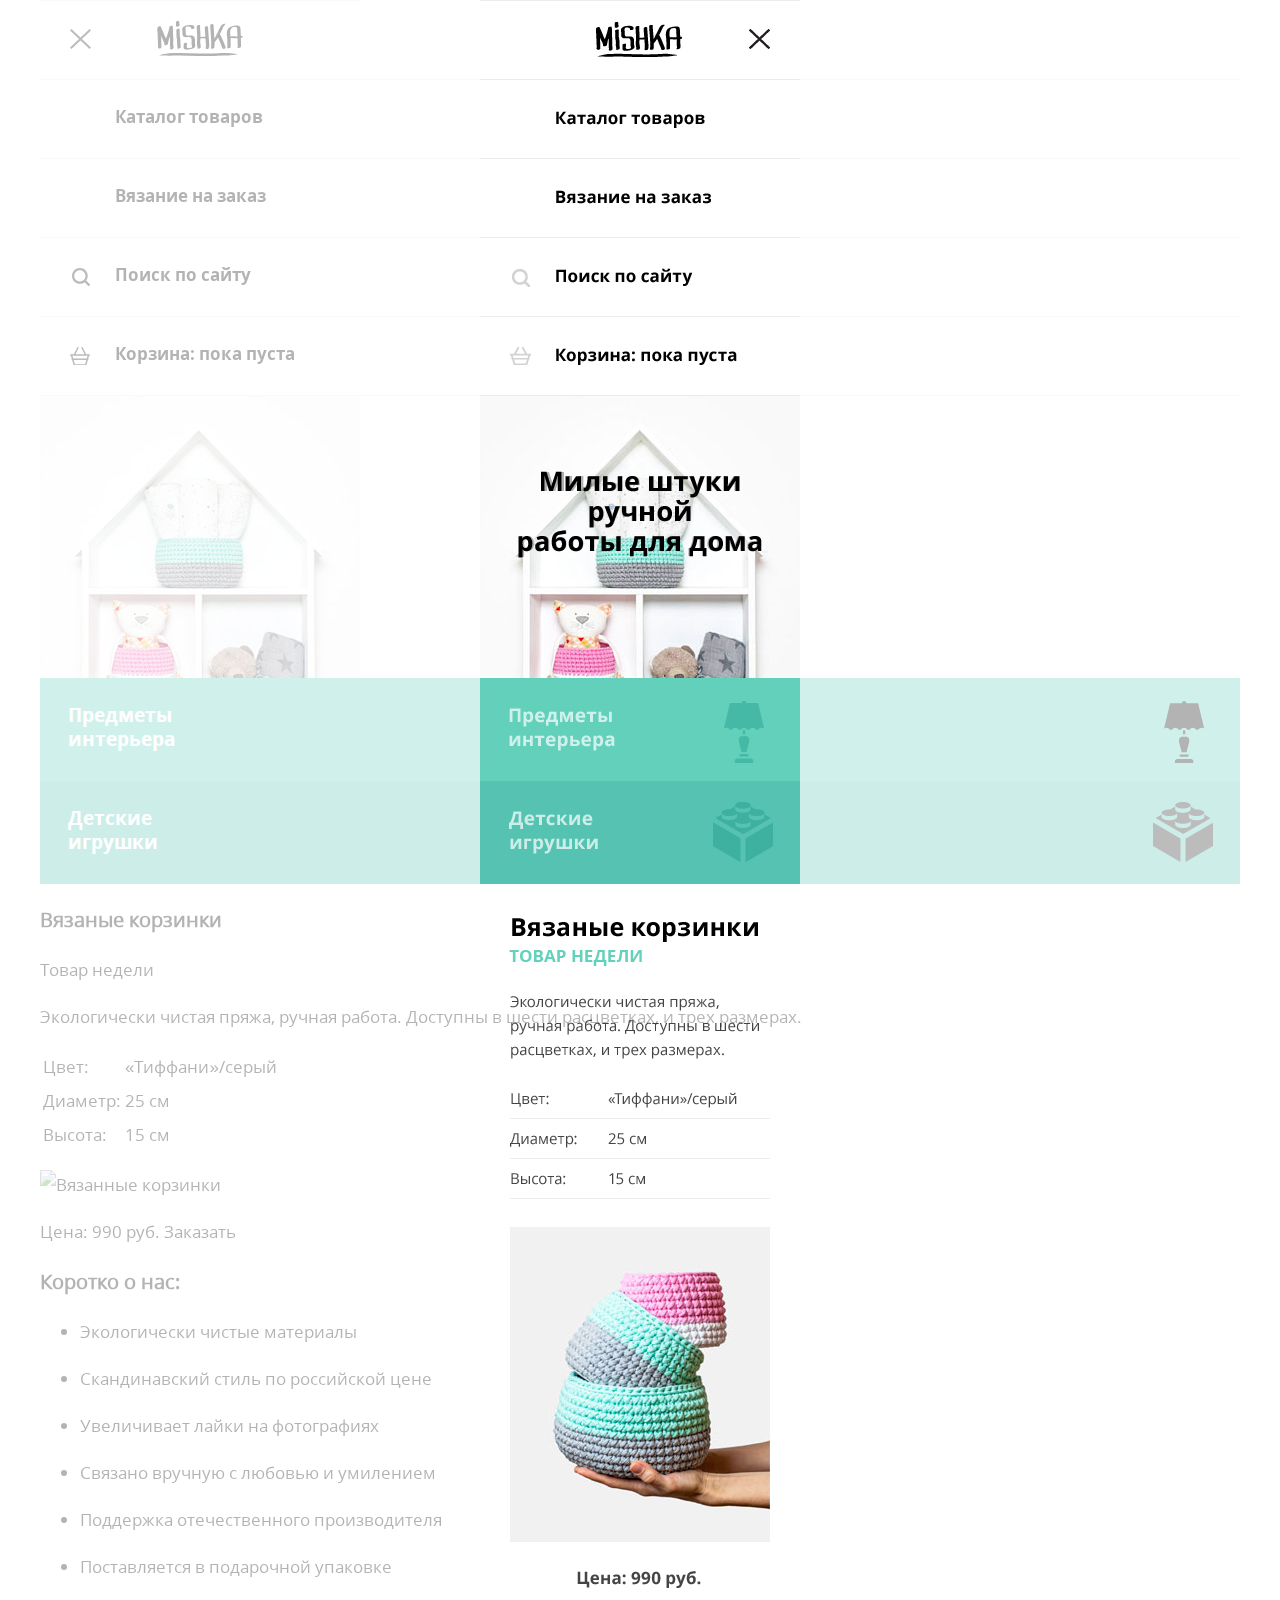
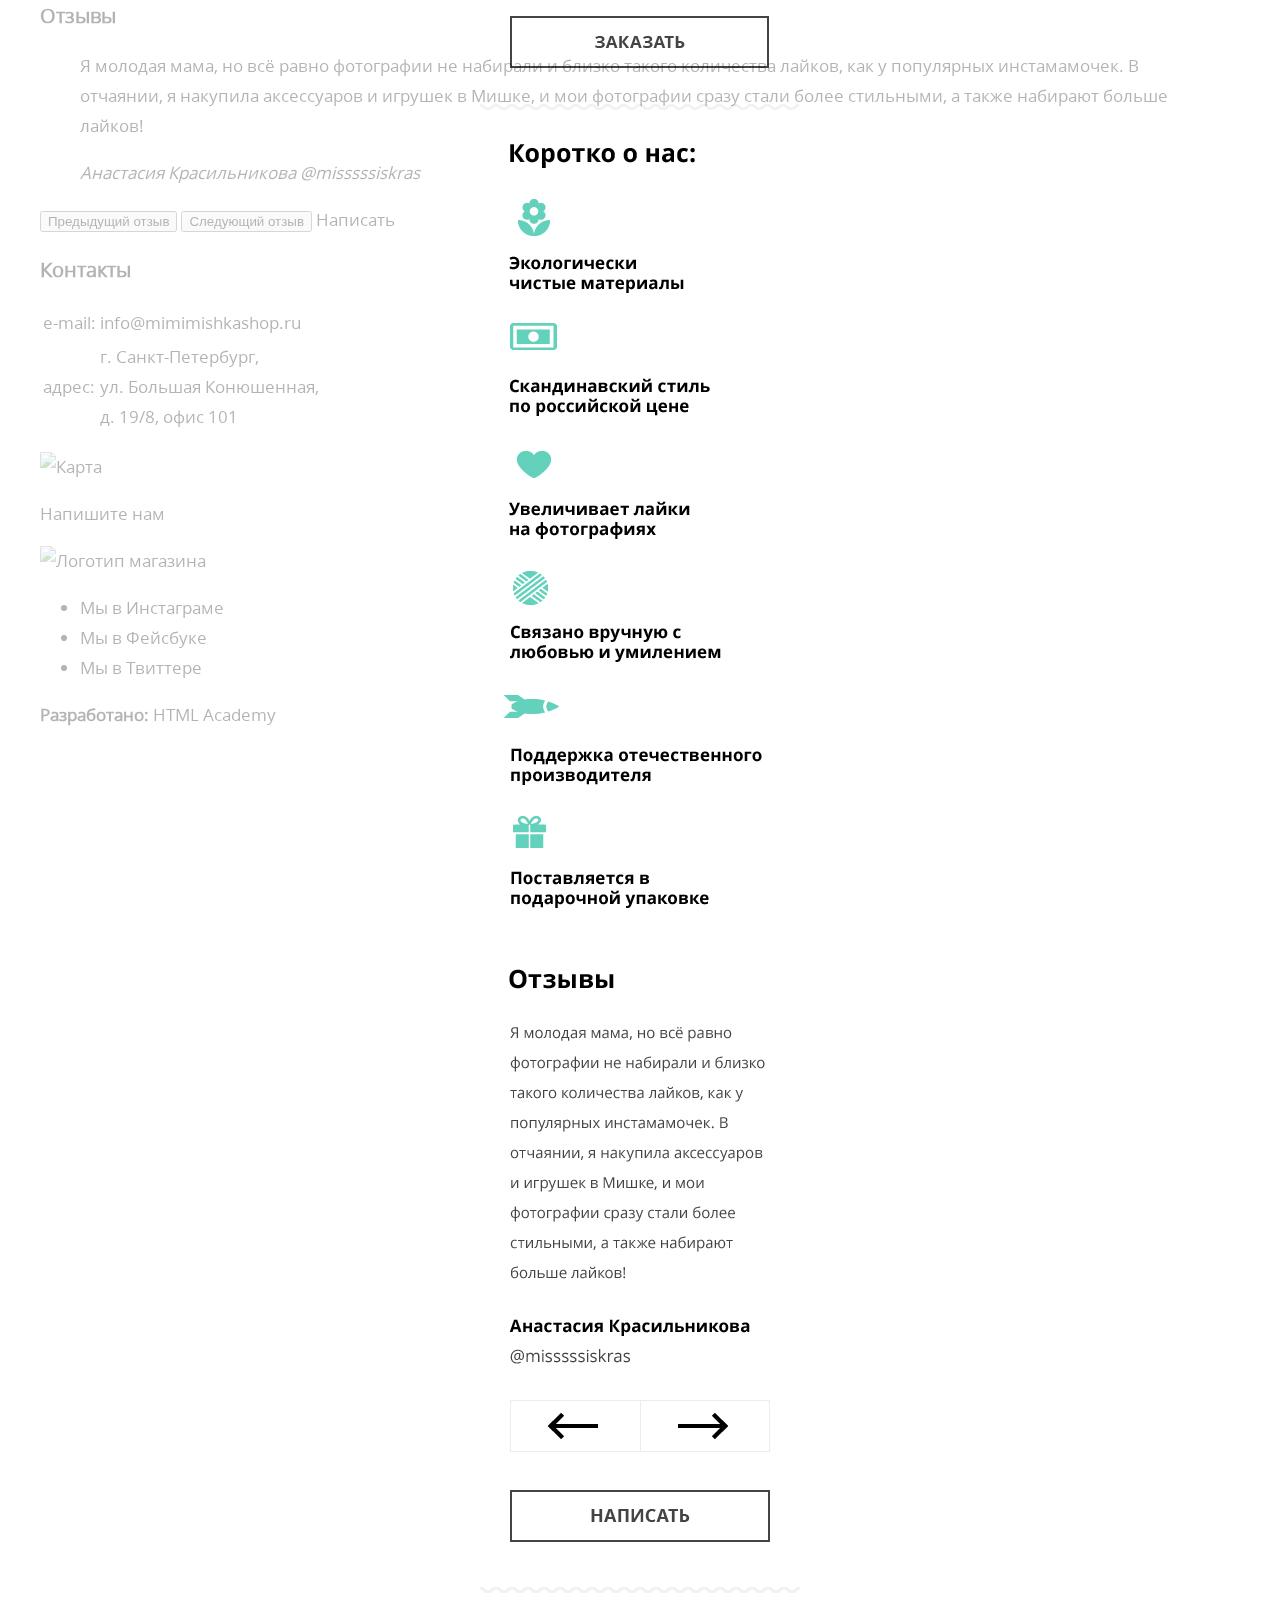
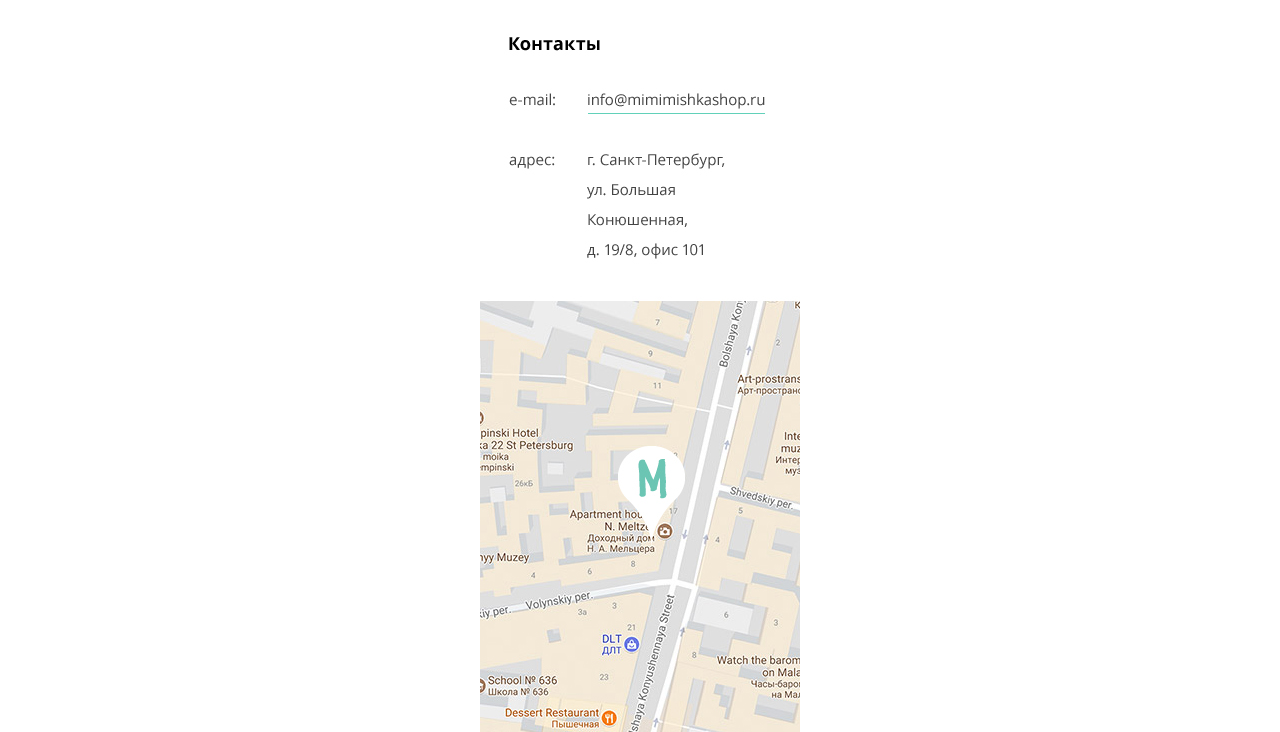
==== index.html @ 31f16761 "закончил стилизацию шапки для мобильной версии" ====
<!DOCTYPE html>
<html lang="ru">

  <head>
    <meta charset="UTF-8">
    <meta name="viewport" content="width=device-width, initial-scale=1.0">
    <meta http-equiv="X-UA-Compatible" content="ie=edge">
    <link rel="stylesheet" href="css/style.css">
    <title>Магазин вязаных игрушек «Мишка»</title>
  </head>
  <body>
    <div class="container">


      <header class="page-header">

        <a class="page-header__logo">
          <img src="./img/logo-mobile.svg"
            width="86" height="35"
            alt="Магазин вязаных игрушек «Мишка»">
        </a>

        <nav class="main-nav">

          <button class="main-nav__toggle" type="button">
            Открыть меню
          </button>

          <div class="main-nav__wrapper">
            <ul class="main-nav__list site-list">
              <li class="site-list__item">
                <a href="catalog.html">Каталог товаров</a>
              </li>
              <li class="site-list__item">
                <a href="form.html">Вязание на заказ</a>
              </li>
              <li class="site-list__item">
                <a class="site-list__item--search" href="#">Поиск по сайту</a>
              </li>
              <li class="site-list__item">
                <a class="site-list__item--basket" href="#">Корзина: <span class="basket-fill">
                    пока пуста</span></a>
              </li>
            </ul>
            <button class="main-nav__close-button" type="button">
              Закрыть</button>
          </div>
        </nav>

        <nav class="second-nav">

          <div class="second-nav__wrapper">
            <ul class="second-nav__list hits-list">
              <li class="hits-list__item">
                <a href="#">Новые поступления</a>
              </li>
              <li class="hits-list__item">
                <a href="#">Распродажа</a>
              </li>
            </ul>
            <p class="second-nav__note">Бесплатная доставка по России</p>
          </div>

          <h1 class="second-nav__title">
            Милые штуки <br> ручной <br> работы для дома</h1>
          <figure class="second-nav__picture">
            <a class="second-nav__img">
              <img src="img/hero-mobile@1x.jpg"
                width="575" height="373"
                alt="Фото работ">
            </a>
          </figure>

          <ul class="second-nav__types-list">
            <li class="second-nav__types-item second-nav__types-item--stuff">
              <a href="catalog.html">Предметы <br> интерьера</a>
            </li>
            <li class="second-nav__types-item second-nav__types-item--toy">
              <a href="catalog.html">Детские <br> игрушки</a>
            </li>
          </ul>
        </nav>
      </header>

      <main class="page-main">

        <h2 class="visually-hidden">
          Магазин вязаных игрушек «Мишка»
        </h2>

        <section class="features">
          <h3 class="features__title">Вязаные корзинки</h3>
          <div class="features__wrapper">
            <span class="features__hit-mark">Товар недели</span>
            <p class="features__text">Экологически чистая пряжа, ручная работа.
              Доступны в шести расцветках, и трех размерах.</p>
            <table class="features__list">
              <tr>
                <td class="features__parametr">
                  Цвет:
                </td>
                <td class="features__value">
                  «Тиффани»/серый
                </td>
              </tr>
              <tr>
                <td class="features__parametr">
                  Диаметр:
                </td>
                <td class="features__value">
                  25 см
                </td>
              </tr>
              <tr>
                <td class="features__parametr">
                  Высота:
                </td>
                <td class="features__value">
                  15 см
                </td>
              </tr>
            </table>
            <p class="features__picture">
              <img src="http://placehold.it/150x100" alt="Вязанные корзинки"
                width="260" height="315">
            </p>
            <span class="features__price">Цена: 990 руб.</span>
            <a href="#" class="features__button button">Заказать</a>
          </div>
        </section>

        <section class="about">
          <h3 class="about__title">Коротко о нас:</h3>
          <ul class="about__list">
            <li class="about__list-item">
              <span class="about__picture about__picture--flower"></span>
              <p class="about__text">Экологически
                чистые материалы</p>
            </li>
            <li class="about__list-item">
              <span class="about__picture about__picture--money"></span>
              <p class="about__text">Скандинавский стиль
                по российской цене</p>
            </li>
            <li class="about__list-item">
              <span class="about__picture about__picture--heart"></span>
              <p class="about__text">Увеличивает лайки
                на фотографиях</p>
            </li>
            <li class="about__list-item">
              <span class="about__picture about__picture--tread"></span>
              <p class="about__text">Связано вручную с
                любовью и умилением</p>
            </li>
            <li class="about__list-item">
              <span class="about__picture about__picture--rocket"></span>
              <p class="about__text">Поддержка отечественного производителя</p>
            </li>
            <li class="about__list-item">
              <span class="about__picture about__picture--gift"></span>
              <p class="about__text">Поставляется в
                подарочной упаковке</p>
            </li>
          </ul>
        </section>

        <section class="reviews">
          <h3 class="reviews__title">Отзывы</h3>
          <div class="reviews__list">
            <blockquote class="reviews__item">
              <p class="reviews__text">Я молодая мама, но всё равно фотографии
                не
                набирали и близко такого количества лайков, как у популярных
                инстамамочек. В отчаянии, я накупила аксессуаров и игрушек в
                Мишке,
                и мои фотографии сразу стали более стильными, а также набирают
                больше лайков!</p>
              <cite class="reviews__autor-name">
                Анастасия Красильникова
                <span class="reviews__autor-adress">@misssssiskras</span>
              </cite>
            </blockquote>
          </div>
          <button class="reviews__button reviews__button--prev" type="button">Предыдущий
            отзыв</button>
          <button class="reviews__button reviews__button--next" type="button">Следующий
            отзыв</button>
          <a href="#" class="reviews__write button">Написать</a>
        </section>

        <section class="contacts">
          <h3 class="contacts__title">Контакты</h3>
          <table class="contacts__table">
            <tr>
              <td class="contacts__param">
                e-mail:
              </td>
              <td class="contacts__value">
                <a href="mailto:info@mimimishkashop.ru" class="contacts__mail">
                  info@mimimishkashop.ru</a>
              </td>
            </tr>
            <tr>
              <td class="contacts__param">адрес:</td>
              <td class="contacts__value">г. Санкт-Петербург,<br>
                ул. Большая Конюшенная, <br>
                д. 19/8, офис 101</td>
            </tr>
          </table>

          <!-- <div class="contacts__map-wrapper">
                                        <iframe
                                        src="https://www.google.com/maps/embed?pb=!1m18!1m12!1m3!1d1998.6037872533277!2d30.320858716096975!3d59.93871648187614!2m3!1f0!2f0!3f0!3m2!1i1024!2i768!4f13.1!3m3!1m2!1s0x4696310fca145cc1%3A0x42b32648d8238007!2z0JHQvtC70YzRiNCw0Y8g0JrQvtC90Y7RiNC10L3QvdCw0Y8g0YPQuy4sIDE5LzgsINCh0LDQvdC60YIt0J_QtdGC0LXRgNCx0YPRgNCzLCAxOTExODY!5e0!3m2!1sru!2sru!4v1554286769978!5m2!1sru!2sru"
                                        frameborder="0" style="border:0" allowfullscreen></iframe>
                                      </div> -->
          <p class="contacts__picture">
            <img src="http://placehold.it/150x100" alt="Карта" width="322"
              height="457">
          </p>
          <a href="#" class="contacts__write button">Напишите нам</a>
        </section>
      </main>

      <footer class="page-footer">

        <div class="page-footer__logo">
          <p class="page-footer__logo-picture">
            <a href="#">
              <img src="http://placehold.it/150x100" alt="Логотип магазина"
                width="102" height="34">
            </a>
          </p>
        </div>

        <div class="page-footer__socials social">
          <ul class="social__list">
            <li class="social_item">
              <a class="social__link social__link--instagram"
                href="https://www.instagram.com/">
                Мы в Инстаграме</a>
            </li>
            <li class="social_item">
              <a class="social__link social__link--facebook"
                href="https://www.facebook.com/">
                Мы в Фейсбуке</a>
            </li>
            <li class="social_item">
              <a class="social__link social__link--twitter"
                href="https://twitter.com/">
                Мы в Твиттере</a>
            </li>
          </ul>
        </div>

        <div class="page-footer__copyright copyright">
          <b class="copyright__text">Разработано:</b>
          <a href="https://htmlacademy.ru/">HTML Academy</a>
        </div>

      </footer>

    </div>
  </body>
</html>
---- css/style.css ----
@font-face {
  font-family: "Open Sans Regular";
  src: local("Open Sans Regular"), url("/fonts/opensans.woff2") format("woff2"), url("/fonts/opensans.woff") format("woff");
  font-weight: normal;
  font-style: normal; }

@font-face {
  font-family: "Open Sans Bold";
  src: local("Open Sans Bold"), url("/fonts/opensansbold.woff2") format("woff2"), url("/fonts/opensansbold.woff") format("woff");
  font-weight: normal;
  font-style: normal; }

body {
  min-width: 320px;
  min-height: 3932px;
  margin: 0 auto;
  font-family: "Open Sans Regular", "Arial", sans-serif;
  font-size: 17px;
  line-height: 30px;
  color: #000000;
  background-repeat: no-repeat;
  background-position: 50% 0;
  background-image: url("/img/mishka-index-mobile_menu.jpg"); }

a {
  text-decoration: inherit;
  color: inherit; }

.container {
  width: 320px;
  margin: 0 auto;
  opacity: 0.3; }

@media (min-width: 768px) {
  .container {
    width: 768px; } }

@media (min-width: 1200px) {
  .container {
    width: 1200px; } }

.visually-hidden:not(:focus):not(:active),
input[type="checkbox"].visually-hidden,
input[type="radio"].visually-hidden {
  position: absolute;
  width: 1px;
  height: 1px;
  margin: -1px;
  padding: 0;
  border: 0;
  white-space: nowrap;
  -webkit-clip-path: inset(100%);
          clip-path: inset(100%);
  clip: rect(0 0 0 0);
  overflow: hidden; }

.page-header {
  position: relative; }

.page-header__logo {
  display: block;
  height: 79px;
  width: 320px;
  padding: 0 30px;
  padding-top: 20px;
  text-align: center;
  border-top: 1px solid #ececec;
  -webkit-box-sizing: border-box;
          box-sizing: border-box; }

.main-nav {
  min-height: 316px; }

.main-nav__toggle {
  display: none; }

.main-nav__list {
  margin: 0;
  padding: 0;
  list-style: none; }

.main-nav__close-button {
  font-size: 0;
  background-color: transparent;
  border: none;
  position: absolute;
  top: 29px;
  left: 30px;
  width: 21px;
  height: 20px;
  background-image: url("/img/icon-menu-close.svg"); }

.site-list__item {
  font-family: "Open Sans Bold", "Arial", sans-serif;
  font-size: 17px;
  line-height: 24px;
  color: #000000;
  display: block;
  height: 78px;
  padding: 0 30px;
  border-top: 1px solid #ececec; }

.site-list__item a {
  position: relative;
  display: block;
  padding-left: 45px;
  padding-top: 25px; }

.site-list__item--search::before,
.site-list__item--basket::before {
  content: "";
  position: absolute;
  top: 30px;
  left: 2px;
  width: 18px;
  height: 18px;
  background-image: url("/img/icon-search.svg");
  background-repeat: no-repeat;
  background-position: 0 0; }

.site-list__item--basket::before {
  width: 21px;
  left: 0;
  background-image: url("/img/icon-cart.svg"); }

.second-nav {
  position: relative;
  min-height: 489px;
  border-top: 1px solid #ececec; }

.second-nav__wrapper {
  display: none; }

.second-nav__title {
  font-family: "Open Sans Bold", "Arial", sans-serif;
  font-size: 27px;
  line-height: 30px;
  color: #000000;
  padding: 0;
  margin: 0;
  text-align: center;
  padding-top: 70px;
  z-index: 1; }

.second-nav__picture {
  padding: 0;
  margin: 0;
  width: 320px;
  height: 356px;
  margin-top: -160px;
  overflow: hidden; }

.second-nav__img {
  display: block;
  margin-top: -18px;
  margin-left: -128px; }

.second-nav__types-list {
  margin: 0;
  padding: 0;
  list-style: none;
  position: relative;
  margin-top: -74px;
  min-height: 206px;
  z-index: 1; }

.second-nav__types-item {
  font-family: "Open Sans Bold", "Arial", sans-serif;
  font-size: 19px;
  line-height: 24px;
  color: #000000;
  position: relative;
  height: 103px;
  padding-top: 25px;
  padding-left: 28px;
  color: #ffffff;
  background-color: #63d1bb;
  -webkit-box-sizing: border-box;
          box-sizing: border-box; }
  .second-nav__types-item::after {
    content: "";
    position: absolute;
    top: 23px;
    right: 36px;
    width: 40px;
    height: 62px;
    background-image: url("/img/icon-interior.svg"); }

.second-nav__types-item--toy {
  background-color: #56c3b2; }
  .second-nav__types-item--toy::after {
    position: absolute;
    top: 21px;
    right: 27px;
    width: 60px;
    height: 60px;
    background-image: url("/img/icon-toy.svg"); }

/*# sourceMappingURL=style.css.map */
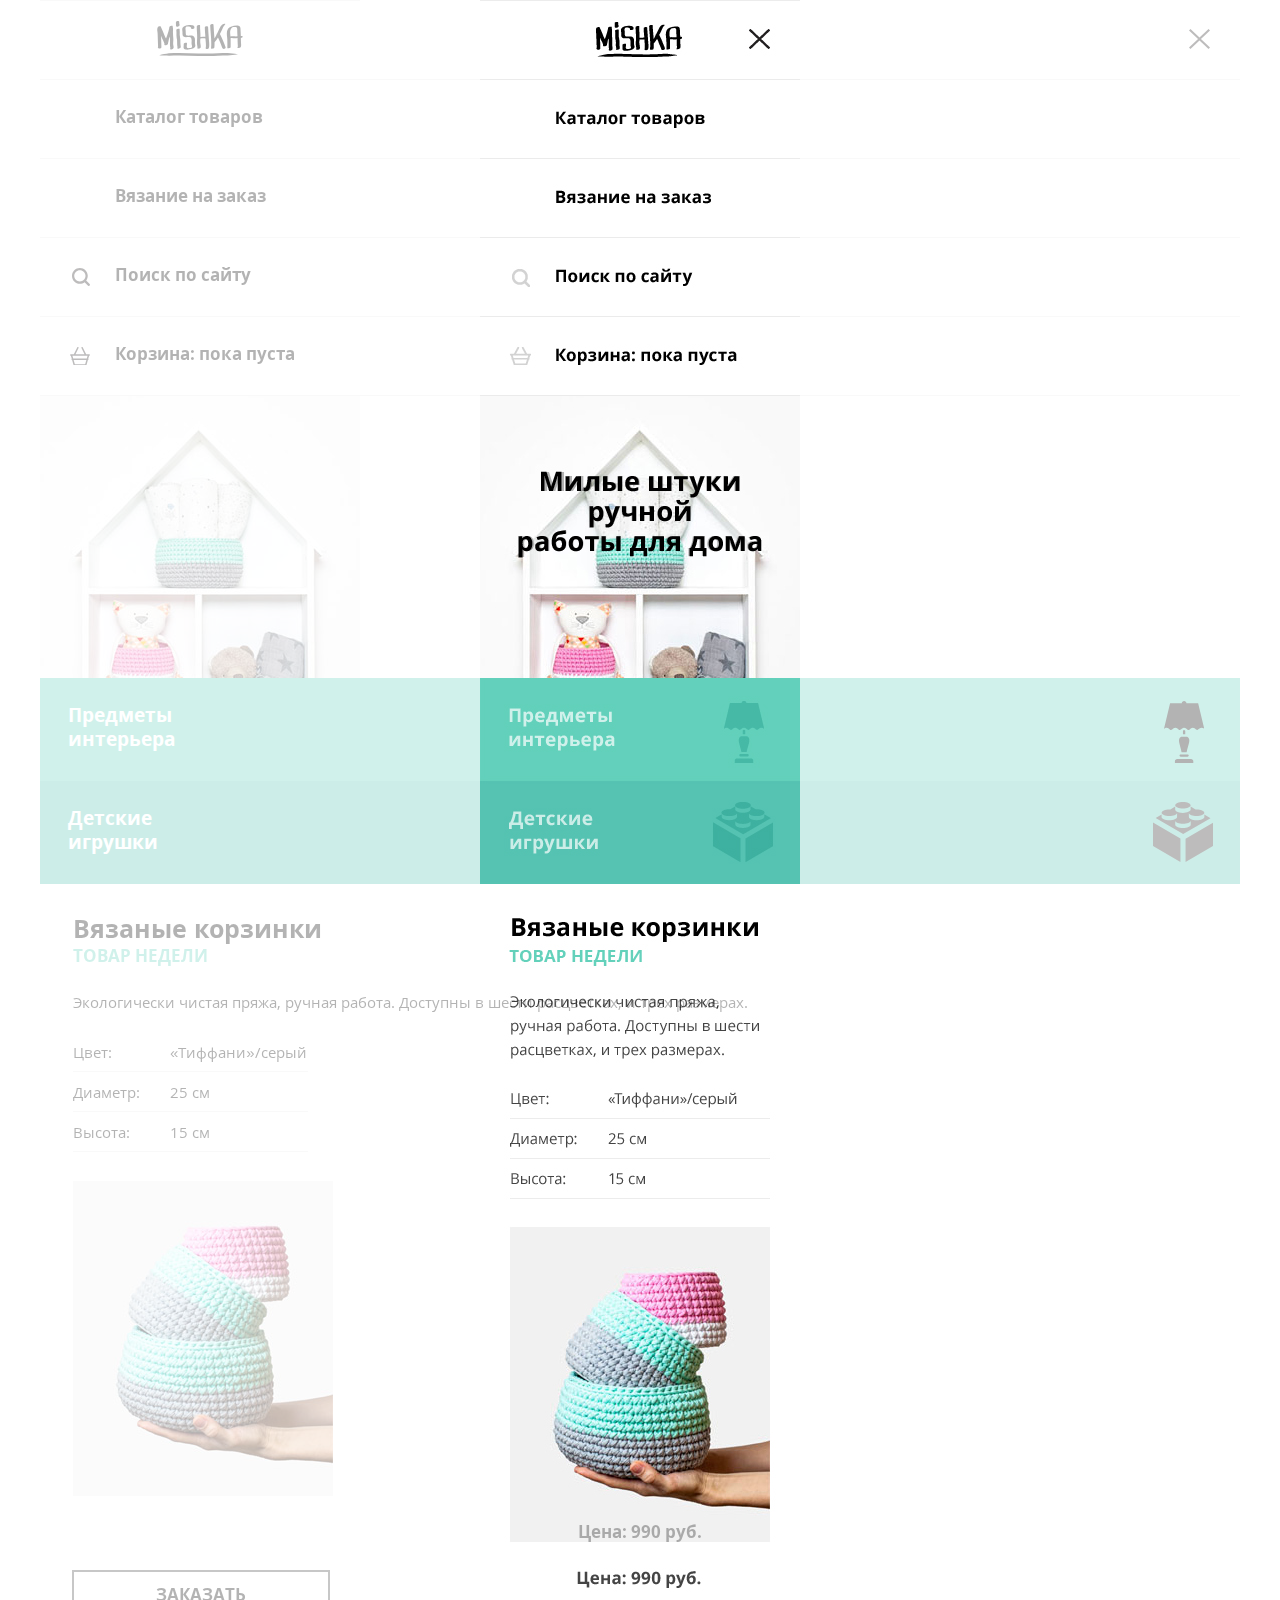
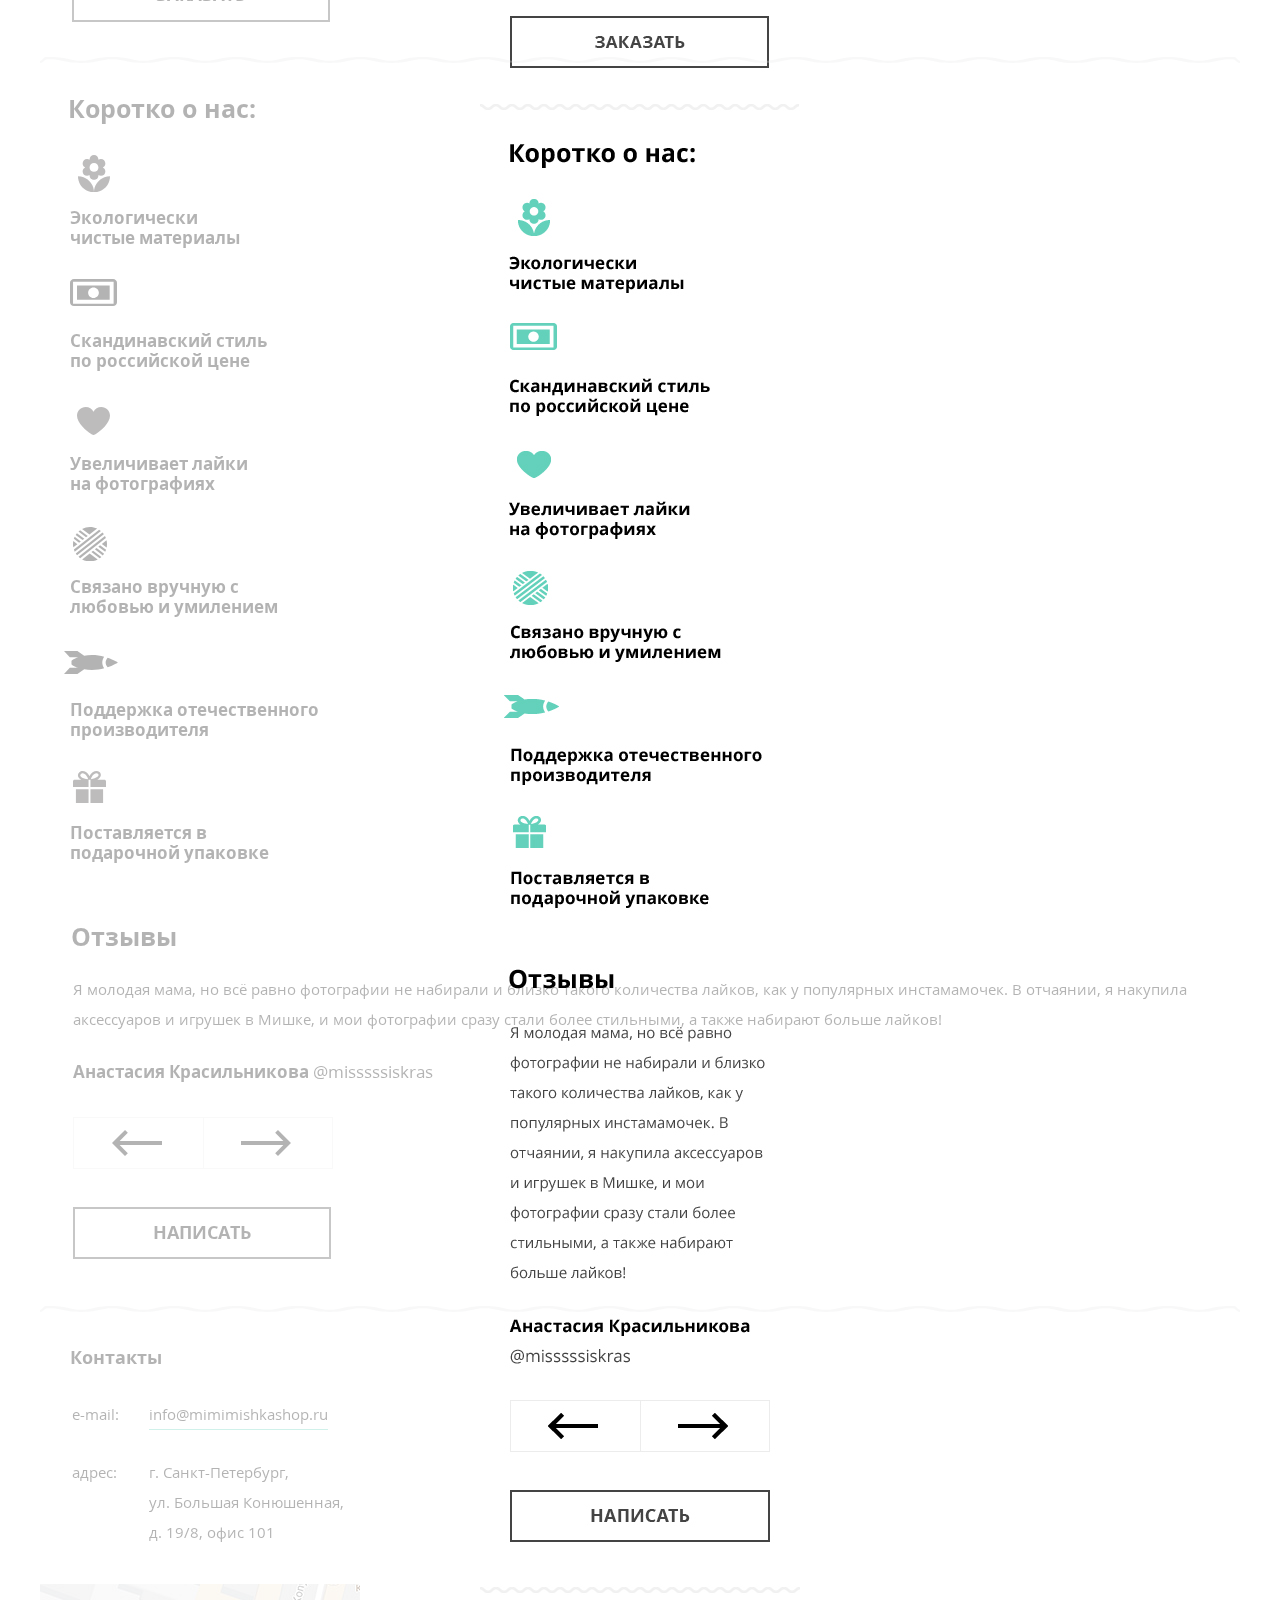
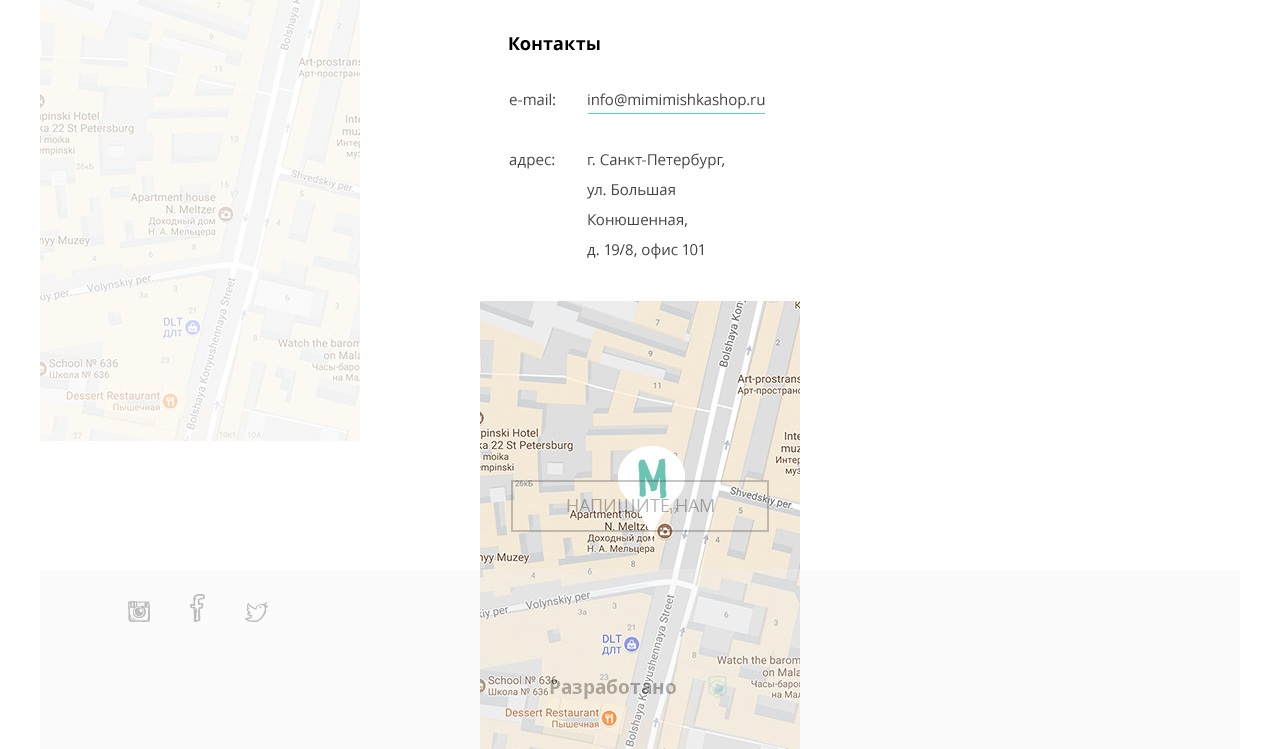
==== commit 24cfeca8: "закончил стилизацю для мобильной версии главной страницы" ====
--- a/index.html
+++ b/index.html
@@ -38,7 +38,8 @@
                 <a class="site-list__item--search" href="#">Поиск по сайту</a>
               </li>
               <li class="site-list__item">
-                <a class="site-list__item--basket" href="#">Корзина: <span class="basket-fill">
+                <a class="site-list__item--basket" href="#">Корзина: <span
+                    class="basket-fill">
                     пока пуста</span></a>
               </li>
             </ul>
@@ -121,7 +122,7 @@
               </tr>
             </table>
             <p class="features__picture">
-              <img src="http://placehold.it/150x100" alt="Вязанные корзинки"
+              <img src="/img/triple-set-mobile@1x.jpg" alt="Вязанные корзинки"
                 width="260" height="315">
             </p>
             <span class="features__price">Цена: 990 руб.</span>
@@ -134,31 +135,32 @@
           <ul class="about__list">
             <li class="about__list-item">
               <span class="about__picture about__picture--flower"></span>
-              <p class="about__text">Экологически
+              <p class="about__text">Экологически <br>
                 чистые материалы</p>
             </li>
             <li class="about__list-item">
               <span class="about__picture about__picture--money"></span>
-              <p class="about__text">Скандинавский стиль
+              <p class="about__text">Скандинавский стиль <br>
                 по российской цене</p>
             </li>
             <li class="about__list-item">
               <span class="about__picture about__picture--heart"></span>
-              <p class="about__text">Увеличивает лайки
+              <p class="about__text">Увеличивает лайки <br>
                 на фотографиях</p>
             </li>
             <li class="about__list-item">
-              <span class="about__picture about__picture--tread"></span>
-              <p class="about__text">Связано вручную с
+              <span class="about__picture about__picture--ball"></span>
+              <p class="about__text">Связано вручную с <br>
                 любовью и умилением</p>
             </li>
             <li class="about__list-item">
               <span class="about__picture about__picture--rocket"></span>
-              <p class="about__text">Поддержка отечественного производителя</p>
+              <p class="about__text">Поддержка отечественного <br>
+                производителя</p>
             </li>
             <li class="about__list-item">
               <span class="about__picture about__picture--gift"></span>
-              <p class="about__text">Поставляется в
+              <p class="about__text">Поставляется в <br>
                 подарочной упаковке</p>
             </li>
           </ul>
@@ -181,10 +183,12 @@
               </cite>
             </blockquote>
           </div>
-          <button class="reviews__button reviews__button--prev" type="button">Предыдущий
-            отзыв</button>
-          <button class="reviews__button reviews__button--next" type="button">Следующий
-            отзыв</button>
+          <div class="reviews__button-wrapper">
+            <button class="reviews__button reviews__button--prev" type="button">Предыдущий
+              отзыв</button>
+            <button class="reviews__button reviews__button--next" type="button">Следующий
+              отзыв</button>
+          </div>
           <a href="#" class="reviews__write button">Написать</a>
         </section>
 
@@ -195,7 +199,7 @@
               <td class="contacts__param">
                 e-mail:
               </td>
-              <td class="contacts__value">
+              <td class="contacts__value contacts__value--mail">
                 <a href="mailto:info@mimimishkashop.ru" class="contacts__mail">
                   info@mimimishkashop.ru</a>
               </td>
@@ -214,7 +218,7 @@
                                         frameborder="0" style="border:0" allowfullscreen></iframe>
                                       </div> -->
           <p class="contacts__picture">
-            <img src="http://placehold.it/150x100" alt="Карта" width="322"
+            <img src="/img/map-mobile@1x.jpg" alt="Карта" width="322S"
               height="457">
           </p>
           <a href="#" class="contacts__write button">Напишите нам</a>
@@ -234,17 +238,17 @@
 
         <div class="page-footer__socials social">
           <ul class="social__list">
-            <li class="social_item">
+            <li class="social__item">
               <a class="social__link social__link--instagram"
                 href="https://www.instagram.com/">
                 Мы в Инстаграме</a>
             </li>
-            <li class="social_item">
+            <li class="social__item">
               <a class="social__link social__link--facebook"
                 href="https://www.facebook.com/">
                 Мы в Фейсбуке</a>
             </li>
-            <li class="social_item">
+            <li class="social__item">
               <a class="social__link social__link--twitter"
                 href="https://twitter.com/">
                 Мы в Твиттере</a>
@@ -253,8 +257,14 @@
         </div>
 
         <div class="page-footer__copyright copyright">
-          <b class="copyright__text">Разработано:</b>
-          <a href="https://htmlacademy.ru/">HTML Academy</a>
+          <p class="copyright__text">
+            <span class="copyright__span">Разработано</span>
+            <a class="copyright__link" href="https://htmlacademy.ru/">HTML
+              Academy
+              <img class="copyright__picture" src="../img/htmlacademy.svg"
+                width="27" height="34" alt="HTML Academy">
+            </a>
+          </p>
         </div>
 
       </footer>
--- a/css/style.css
+++ b/css/style.css
@@ -54,6 +54,24 @@
   clip: rect(0 0 0 0);
   overflow: hidden; }
 
+.button {
+  padding: 0;
+  margin: 0;
+  font-family: "Open Sans Bold", "Arial", sans-serif;
+  font-size: 17px;
+  line-height: 20px;
+  color: #000000;
+  display: block;
+  width: 258px;
+  height: 52px;
+  padding-top: 13px;
+  text-align: center;
+  text-transform: uppercase;
+  background-color: transparent;
+  border: 2px solid #444444;
+  -webkit-box-sizing: border-box;
+          box-sizing: border-box; }
+
 .page-header {
   position: relative; }
 
@@ -85,7 +103,7 @@
   border: none;
   position: absolute;
   top: 29px;
-  left: 30px;
+  right: 30px;
   width: 21px;
   height: 20px;
   background-image: url("/img/icon-menu-close.svg"); }
@@ -196,4 +214,378 @@
     height: 60px;
     background-image: url("/img/icon-toy.svg"); }
 
+.features {
+  padding: 0;
+  margin: 0;
+  padding: 0 30px;
+  margin-bottom: 30px;
+  -o-border-image: url("/img/bg-zigzag-line.svg") 0 25 96 25 stretch;
+     border-image: url("/img/bg-zigzag-line.svg") 0 25 96 25 stretch;
+  border-style: solid;
+  border-image-width: 6px; }
+
+.features__title {
+  padding: 0;
+  margin: 0;
+  font-family: "Open Sans Bold", "Arial", sans-serif;
+  font-size: 25px;
+  line-height: 30px;
+  color: #000000;
+  padding-top: 25px;
+  margin-bottom: 3px; }
+
+.features__hit-mark {
+  font-family: "Open Sans Bold", "Arial", sans-serif;
+  font-size: 17px;
+  line-height: 20px;
+  color: #000000;
+  display: block;
+  margin-bottom: 24px;
+  color: #63d1bb;
+  text-transform: uppercase; }
+
+.features__text {
+  padding: 0;
+  margin: 0;
+  font-family: "Open Sans Regular", "Arial", sans-serif;
+  font-size: 15px;
+  line-height: 24px;
+  color: #000000;
+  margin-bottom: 18px; }
+
+.features__list {
+  padding: 0;
+  margin: 0;
+  font-family: "Open Sans Regular", "Arial", sans-serif;
+  font-size: 15px;
+  line-height: 20px;
+  color: #000000;
+  border-collapse: collapse;
+  margin-bottom: 29px; }
+
+.features__parametr {
+  padding: 0;
+  margin: 0;
+  height: 39px;
+  width: 96px;
+  border-bottom: 1px solid #ececec; }
+
+.features__value {
+  padding-top: 1px;
+  border-bottom: 1px solid #ececec; }
+
+.features__picture {
+  padding: 0;
+  margin: 0;
+  width: 260px;
+  height: 315px; }
+
+.features__price {
+  font-family: "Open Sans Bold", "Arial", sans-serif;
+  font-size: 17px;
+  line-height: 24px;
+  color: #000000;
+  display: block;
+  height: 74px;
+  padding-top: 24px;
+  text-align: center;
+  -webkit-box-sizing: border-box;
+          box-sizing: border-box; }
+
+.features__button {
+  margin-left: -1px;
+  margin-bottom: 38px; }
+
+.about {
+  padding: 0 30px;
+  margin-bottom: 55px; }
+
+.about__title {
+  padding: 0;
+  margin: 0;
+  font-family: "Open Sans Bold", "Arial", sans-serif;
+  font-size: 25px;
+  line-height: 30px;
+  color: #000000;
+  margin-left: -2px;
+  margin-bottom: 32px; }
+
+.about__list {
+  margin: 0;
+  padding: 0;
+  list-style: none; }
+
+.about__list-item {
+  margin-bottom: 30px; }
+
+.about__picture {
+  display: block;
+  width: 55px;
+  height: 37px;
+  margin-bottom: 16px;
+  background-image: url("/img/icon-feature-flower.svg");
+  background-repeat: no-repeat;
+  background-position: 8px 0; }
+  .about__picture--money {
+    background-image: url("/img/icon-feature-money.svg");
+    background-position: 0 1px; }
+  .about__picture--heart {
+    background-image: url("/img/icon-feature-heart.svg");
+    background-position: 7px 6px; }
+  .about__picture--ball {
+    background-image: url("/img/icon-feature-ball.svg");
+    background-position: 3px 3px; }
+  .about__picture--rocket {
+    margin-left: -6px;
+    background-image: url("/img/icon-feature-rocket.svg");
+    background-position: 0 4px; }
+  .about__picture--gift {
+    background-image: url("/img/icon-feature-gift.svg");
+    background-position: 3px 1px; }
+
+.about__text {
+  padding: 0;
+  margin: 0;
+  font-family: "Open Sans Bold", "Arial", sans-serif;
+  font-size: 17px;
+  line-height: 20px;
+  color: #000000;
+  word-wrap: normal; }
+
+.reviews {
+  padding: 0 30px;
+  padding-bottom: 50px;
+  -o-border-image: url("/img/bg-zigzag-line.svg") 0 25 96 25 stretch;
+     border-image: url("/img/bg-zigzag-line.svg") 0 25 96 25 stretch;
+  border-style: solid;
+  border-image-width: 6px; }
+
+.reviews__list {
+  margin-bottom: 30px; }
+
+.reviews__title {
+  padding: 0;
+  margin: 0;
+  font-family: "Open Sans Bold", "Arial", sans-serif;
+  font-size: 25px;
+  line-height: 30px;
+  color: #000000;
+  margin-left: -2px;
+  margin-bottom: 23px; }
+
+.reviews__item {
+  padding: 0;
+  margin: 0; }
+
+.reviews__text {
+  padding: 0;
+  margin: 0;
+  font-family: "Open Sans Regular", "Arial", sans-serif;
+  font-size: 15px;
+  line-height: 30px;
+  color: #000000;
+  margin-bottom: 23px; }
+
+.reviews__autor-name {
+  font-family: "Open Sans Bold", "Arial", sans-serif;
+  font-size: 17px;
+  line-height: 24px;
+  color: #000000;
+  font-style: normal; }
+
+.reviews__autor-adress {
+  font-family: "Open Sans Regular", "Arial", sans-serif;
+  font-size: 17px;
+  line-height: 30px;
+  color: #000000; }
+
+.reviews__button-wrapper {
+  display: -webkit-box;
+  display: -ms-flexbox;
+  display: flex;
+  padding: 0;
+  margin: 0; }
+
+.reviews__button {
+  padding: 0;
+  margin: 0;
+  font-size: 0;
+  background-color: transparent;
+  border: none;
+  width: 131px;
+  height: 52px;
+  margin-bottom: 38px;
+  font-size: 0;
+  border: 1px solid #ececec;
+  -webkit-box-sizing: border-box;
+          box-sizing: border-box;
+  background-image: url("/img/icon-left-arrow.svg");
+  background-repeat: no-repeat;
+  background-position: calc(50% - 2px) 50%; }
+  .reviews__button--next {
+    width: 130px;
+    margin-left: -1px;
+    background-image: url("/img/icon-right-arrow.svg"); }
+
+.reviews__write {
+  font-family: "Open Sans Bold", "Arial", sans-serif;
+  font-size: 18px;
+  line-height: 20px;
+  color: #000000; }
+
+.contacts {
+  padding: 0;
+  margin: 0; }
+
+.contacts__title {
+  padding: 0;
+  margin: 0;
+  font-family: "Open Sans Bold", "Arial", sans-serif;
+  font-size: 18px;
+  line-height: 30px;
+  color: #000000;
+  padding: 0 30px;
+  padding-top: 30px;
+  margin-bottom: 25px; }
+
+.contacts__table {
+  padding: 0;
+  margin: 0;
+  padding: 0 30px;
+  margin-bottom: 35px; }
+
+.contacts__table tr {
+  height: 56px; }
+
+.contacts__param {
+  padding: 0;
+  margin: 0;
+  font-family: "Open Sans Regular", "Arial", sans-serif;
+  font-size: 15px;
+  line-height: 30px;
+  color: #000000;
+  width: 75px;
+  vertical-align: top; }
+
+.contacts__value {
+  padding: 0;
+  margin: 0;
+  font-family: "Open Sans Regular", "Arial", sans-serif;
+  font-size: 15px;
+  line-height: 30px;
+  color: #000000;
+  vertical-align: top; }
+  .contacts__value--mail {
+    display: inline-block;
+    border-bottom: 1px solid #62d1ba; }
+
+.contacts__picture {
+  padding: 0;
+  margin: 0;
+  width: 320px;
+  margin-bottom: 30px;
+  overflow: hidden; }
+
+.contacts__picture img {
+  padding: 0;
+  margin: 0; }
+
+.contacts__write {
+  font-family: "Open Sans Regular", "Arial", sans-serif;
+  font-size: 18px;
+  line-height: 20px;
+  color: #000000;
+  margin: 0 auto;
+  margin-bottom: 37px;
+  text-align: center; }
+
+.page-footer {
+  background-color: #f1f1f1; }
+
+.page-footer__logo {
+  display: none; }
+
+.page-footer__socials {
+  margin: 0 30px;
+  padding: 0 62px 0 57px;
+  padding-top: 23px; }
+
+.page-footer__copyright {
+  margin: 0 30px;
+  padding-top: 20px; }
+
+.social {
+  height: 81px;
+  -webkit-box-sizing: border-box;
+          box-sizing: border-box;
+  border-bottom: 1px solid #f1f1f1; }
+
+.social__list {
+  margin: 0;
+  padding: 0;
+  list-style: none;
+  width: 141px;
+  display: -webkit-box;
+  display: -ms-flexbox;
+  display: flex;
+  -webkit-box-orient: horizontal;
+  -webkit-box-direction: normal;
+      -ms-flex-direction: row;
+          flex-direction: row;
+  -ms-flex-wrap: wrap;
+      flex-wrap: wrap;
+  -webkit-box-pack: justify;
+      -ms-flex-pack: justify;
+          justify-content: space-between; }
+
+.social__item {
+  width: 23px;
+  height: 30px; }
+
+.social__link {
+  display: block;
+  font-size: 0px;
+  background-image: url("../img/icon-insta.svg");
+  background-position: center bottom;
+  background-repeat: no-repeat; }
+  .social__link--facebook {
+    background-image: url("../img/icon-fb.svg"); }
+  .social__link--twitter {
+    background-image: url("../img/icon-twitter.svg"); }
+
+.copyright {
+  font-family: "Open Sans Bold", "Arial", sans-serif;
+  font-size: 19px;
+  line-height: 18px;
+  color: #000000;
+  height: 79px; }
+
+.copyright__text {
+  padding: 0;
+  margin: 0;
+  display: -webkit-box;
+  display: -ms-flexbox;
+  display: flex;
+  -webkit-box-orient: horizontal;
+  -webkit-box-direction: normal;
+      -ms-flex-direction: row;
+          flex-direction: row;
+  -ms-flex-wrap: wrap;
+      flex-wrap: wrap;
+  -webkit-box-align: center;
+      -ms-flex-align: center;
+          align-items: center;
+  width: 182px;
+  height: 31px;
+  margin: 0 auto; }
+
+.copyright__link {
+  font-size: 0;
+  margin-left: auto;
+  height: 34px; }
+
+.copyright__img {
+  width: 27px;
+  height: 34px; }
+
 /*# sourceMappingURL=style.css.map */
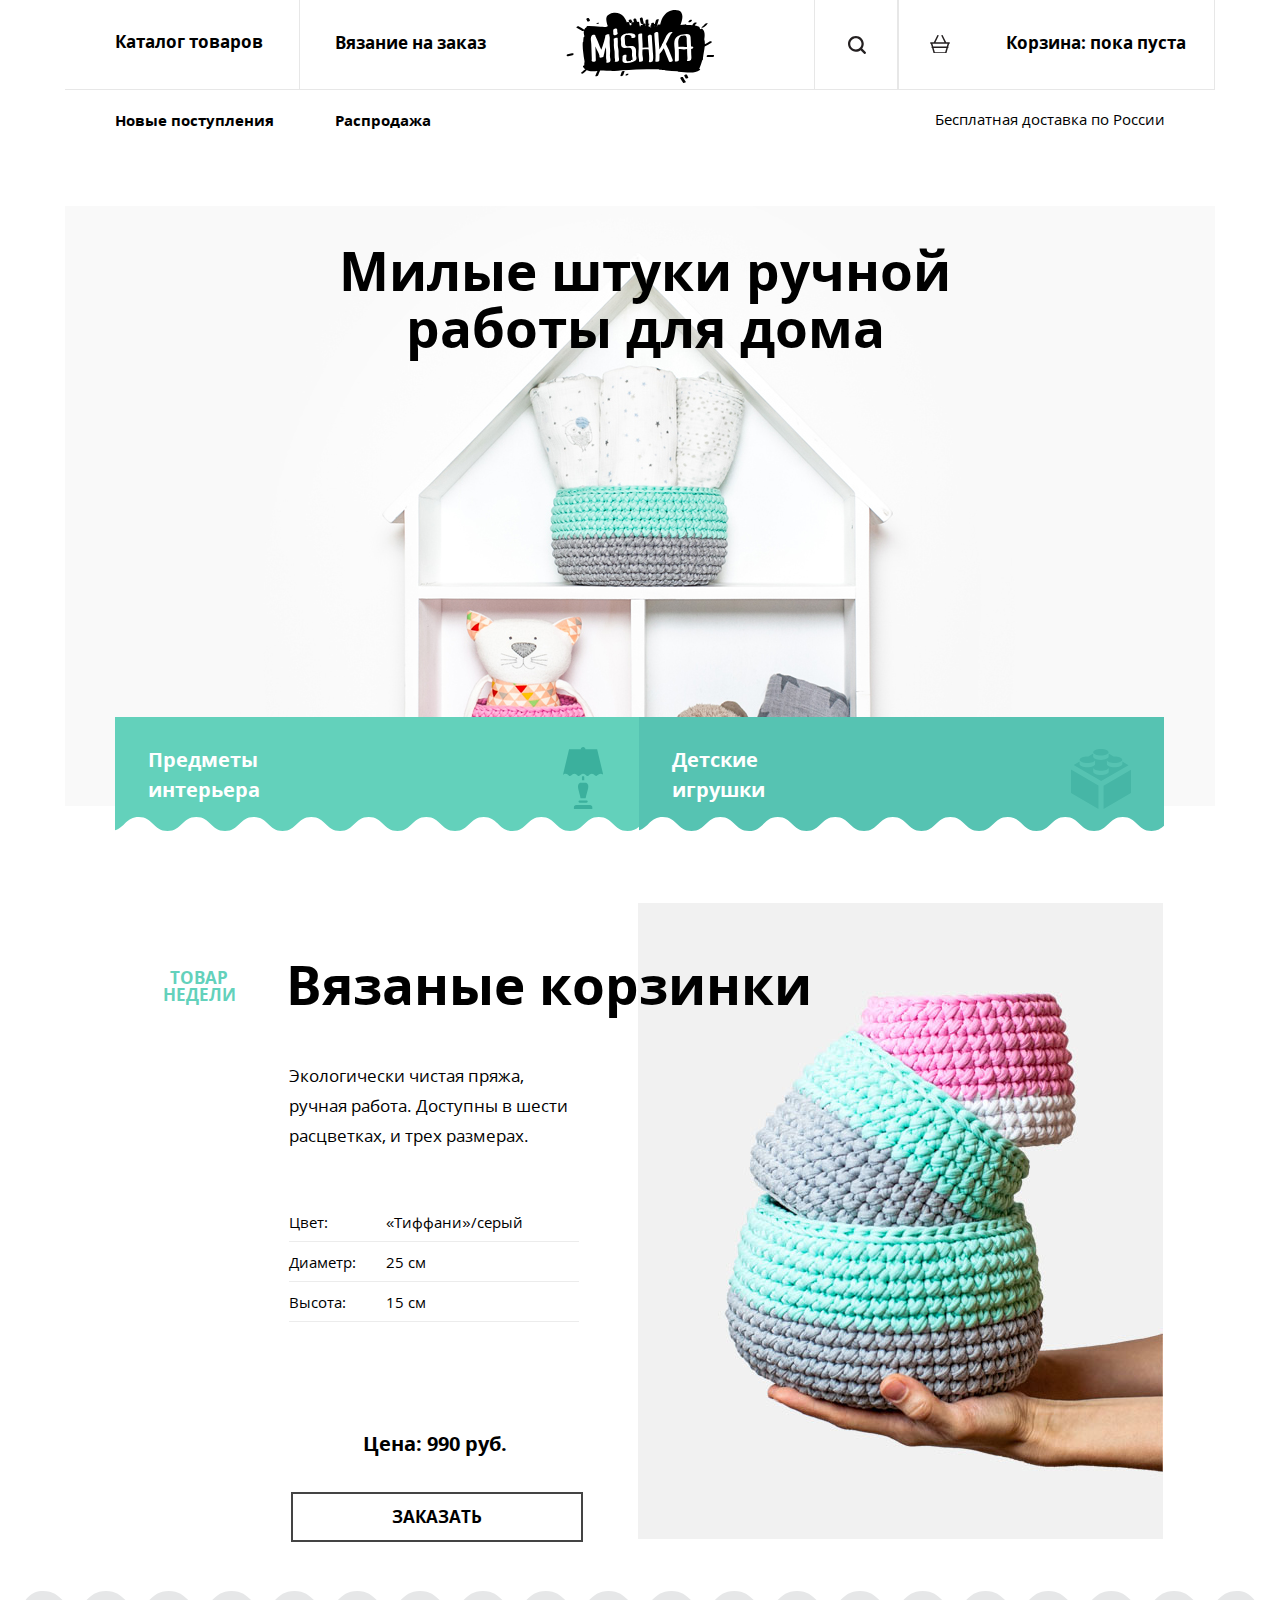
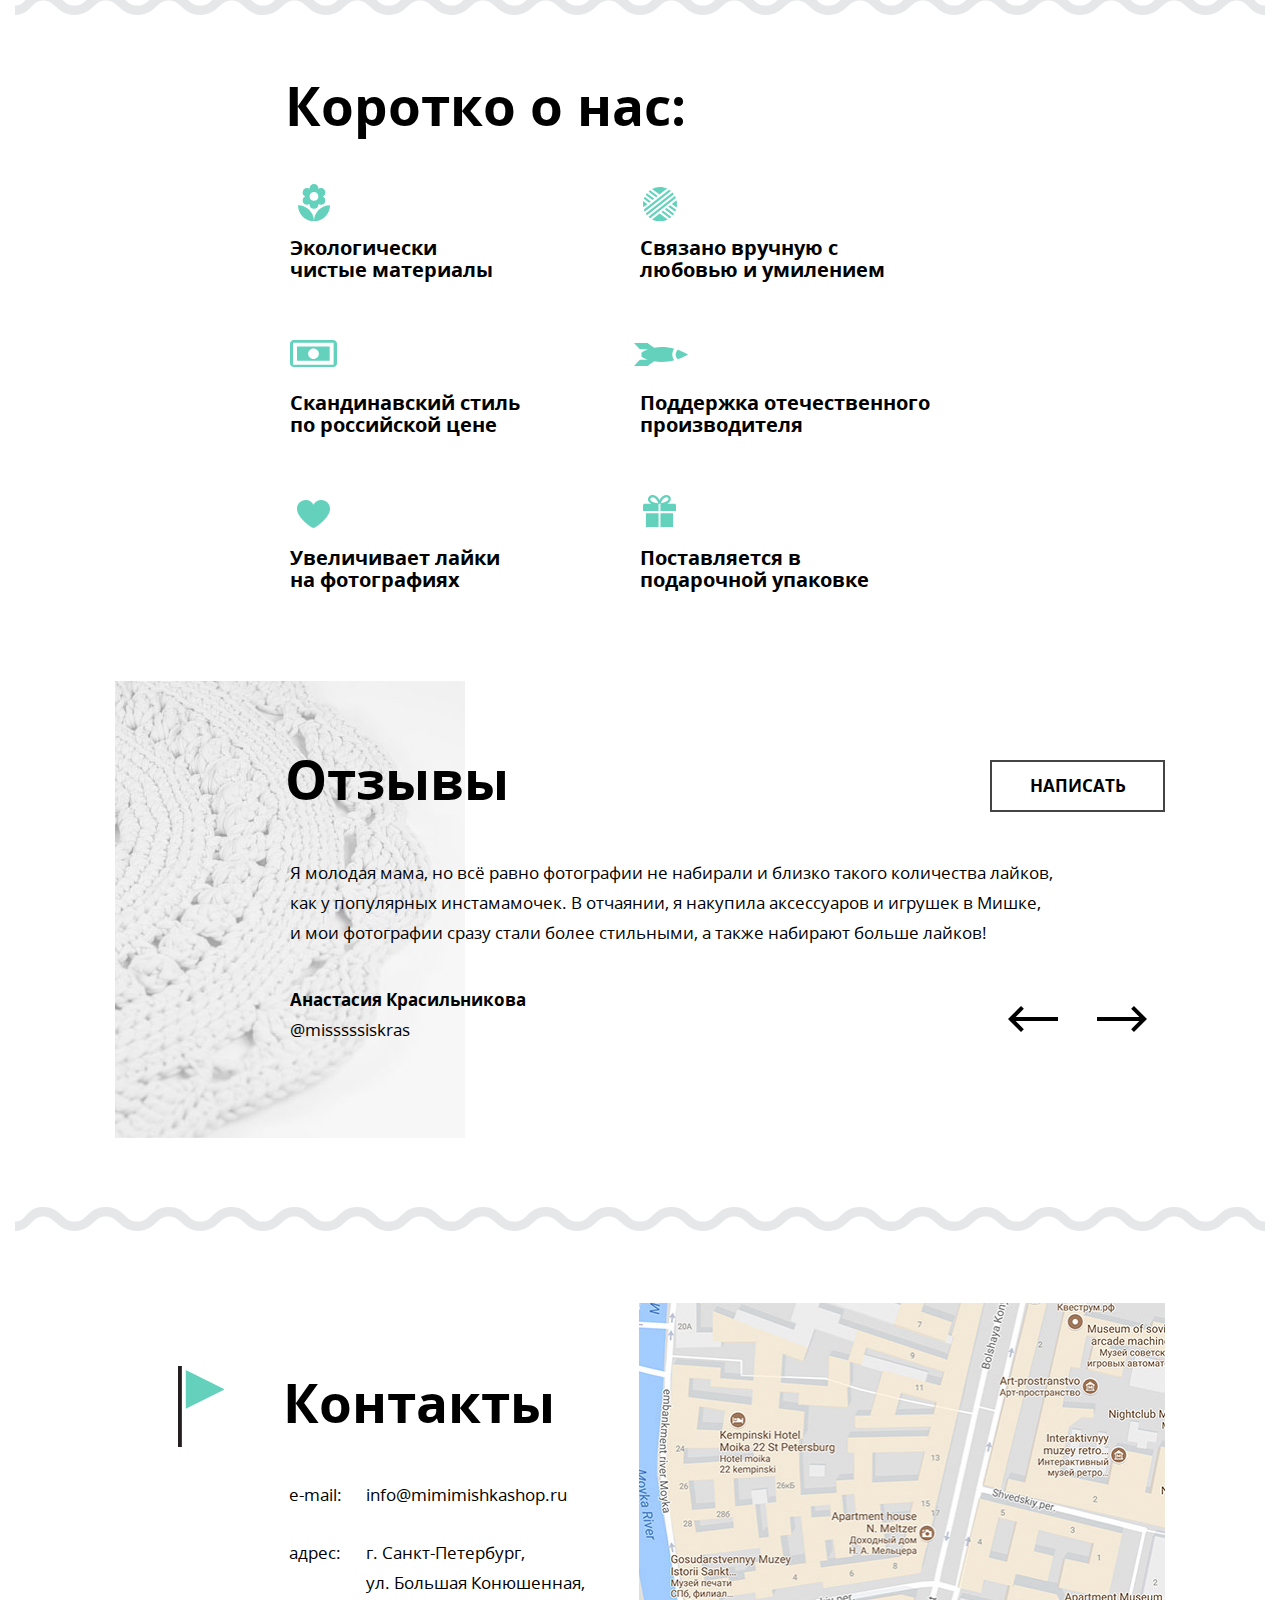
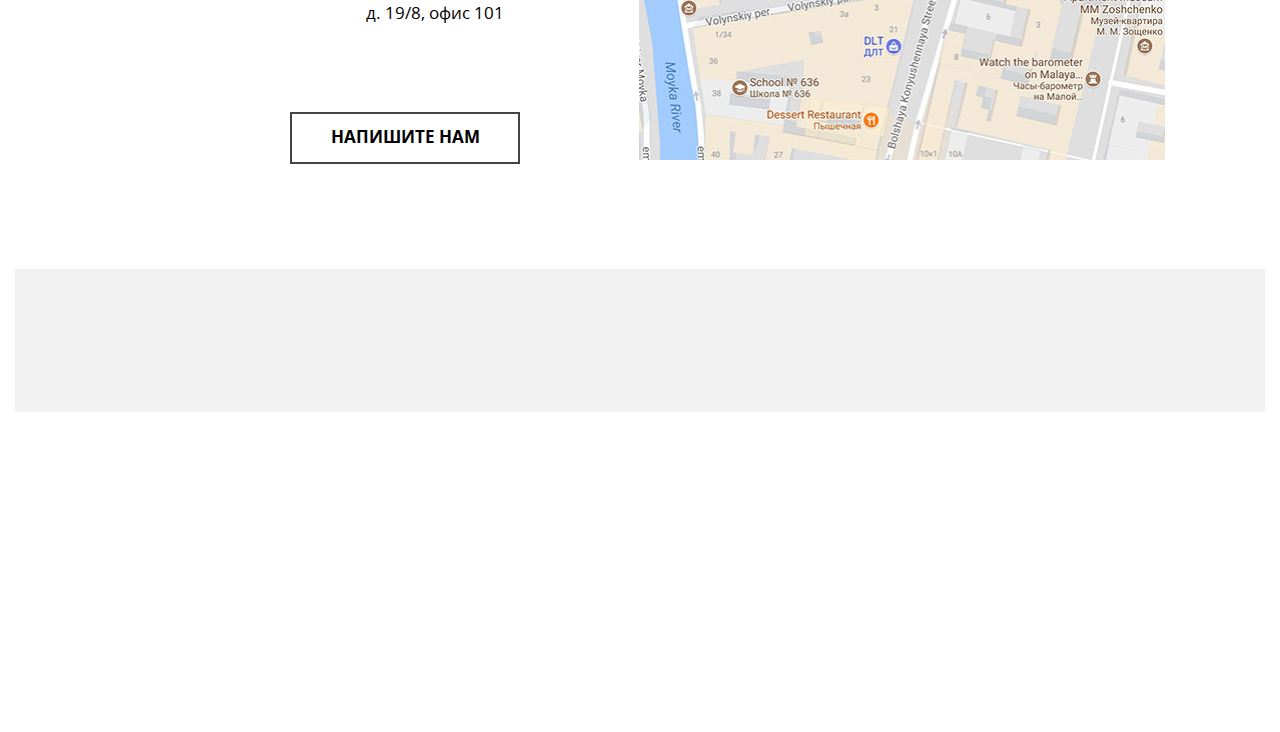
==== commit db6e3745: "завершена верстка" ====
--- a/index.html
+++ b/index.html
@@ -5,7 +5,9 @@
     <meta charset="UTF-8">
     <meta name="viewport" content="width=device-width, initial-scale=1.0">
     <meta http-equiv="X-UA-Compatible" content="ie=edge">
-    <link rel="stylesheet" href="css/style.css">
+    <link rel="preload" href="fonts/opensans.woff2" as="font">
+    <link rel="preload" href="fonts/opensansbold.woff2" as="font">
+    <link rel="stylesheet" href="css/style.min.css">
     <title>Магазин вязаных игрушек «Мишка»</title>
   </head>
   <body>
@@ -15,36 +17,56 @@
       <header class="page-header">
 
         <a class="page-header__logo">
-          <img src="./img/logo-mobile.svg"
-            width="86" height="35"
-            alt="Магазин вязаных игрушек «Мишка»">
+          <picture class="page-header__img">
+            <source media="(min-width: 1250px)"
+              srcset="../img/logo-desktop.svg">
+            <source media="(min-width: 768px)" srcset="/img/logo-tablet.svg">
+            <img src="../img/logo-mobile.svg" alt="Магазин вязаных игрушек
+              «Мишка»">
+          </picture>
         </a>
 
-        <nav class="main-nav">
-
-          <button class="main-nav__toggle" type="button">
-            Открыть меню
+        <nav class="main-nav main-nav--closed main-nav--nojs">
+
+          <button class="main-nav__toggle" type="button"><span
+              class="visually-hidden">
+              Открыть меню
+            </span>
           </button>
 
           <div class="main-nav__wrapper">
             <ul class="main-nav__list site-list">
               <li class="site-list__item">
-                <a href="catalog.html">Каталог товаров</a>
+                <a href="catalog.html">
+                  Каталог товаров</a>
               </li>
               <li class="site-list__item">
                 <a href="form.html">Вязание на заказ</a>
               </li>
-              <li class="site-list__item">
-                <a class="site-list__item--search" href="#">Поиск по сайту</a>
-              </li>
-              <li class="site-list__item">
-                <a class="site-list__item--basket" href="#">Корзина: <span
-                    class="basket-fill">
+              <li class="site-list__item site-list__item--search">
+                <a class="site-list__link site-list__link--search" href="#">
+                  <svg class="site-list__link-picture
+                    site-list__link-picture--basket" width="18" height="18"
+                    role="img">
+                    <use xlink:href="#icon-search">
+                    </use>
+                  </svg>
+                  Поиск по сайту</a>
+              </li>
+              <li class="site-list__item site-list__item--basket">
+                <a class="site-list__link site-list__link--basket" href="#">
+                  <svg class="site-list__link-picture
+                    site-list__link-picture--basket" width="21" height="18"
+                    role="img">
+                    <use xlink:href="#icon-cart">
+                    </use>
+                  </svg>
+                  Корзина: <span class="site-list__basket-fill">
                     пока пуста</span></a>
               </li>
             </ul>
-            <button class="main-nav__close-button" type="button">
-              Закрыть</button>
+            <!-- <button class="main-nav__close-button" type="button">
+              Закрыть</button> -->
           </div>
         </nav>
 
@@ -66,8 +88,7 @@
             Милые штуки <br> ручной <br> работы для дома</h1>
           <figure class="second-nav__picture">
             <a class="second-nav__img">
-              <img src="img/hero-mobile@1x.jpg"
-                width="575" height="373"
+              <img src="img/hero-mobile@1x.jpg" width="575" height="373"
                 alt="Фото работ">
             </a>
           </figure>
@@ -174,7 +195,7 @@
                 не
                 набирали и близко такого количества лайков, как у популярных
                 инстамамочек. В отчаянии, я накупила аксессуаров и игрушек в
-                Мишке,
+                Мишке, <br>
                 и мои фотографии сразу стали более стильными, а также набирают
                 больше лайков!</p>
               <cite class="reviews__autor-name">
@@ -196,9 +217,7 @@
           <h3 class="contacts__title">Контакты</h3>
           <table class="contacts__table">
             <tr>
-              <td class="contacts__param">
-                e-mail:
-              </td>
+              <td class="contacts__param">e-mail:</td>
               <td class="contacts__value contacts__value--mail">
                 <a href="mailto:info@mimimishkashop.ru" class="contacts__mail">
                   info@mimimishkashop.ru</a>
@@ -218,7 +237,7 @@
                                         frameborder="0" style="border:0" allowfullscreen></iframe>
                                       </div> -->
           <p class="contacts__picture">
-            <img src="/img/map-mobile@1x.jpg" alt="Карта" width="322S"
+            <img src="/img/map-mobile@1x.jpg" alt="Карта" width="322"
               height="457">
           </p>
           <a href="#" class="contacts__write button">Напишите нам</a>
@@ -228,47 +247,79 @@
       <footer class="page-footer">
 
         <div class="page-footer__logo">
-          <p class="page-footer__logo-picture">
-            <a href="#">
-              <img src="http://placehold.it/150x100" alt="Логотип магазина"
-                width="102" height="34">
-            </a>
-          </p>
+
+          <a>
+            <svg class="page-footer__logo-picture" width="102" height="34">
+              <use xlink:href="#logo-footer">
+              </use>
+            </svg>
+
+          </a>
+
         </div>
 
         <div class="page-footer__socials social">
           <ul class="social__list">
             <li class="social__item">
               <a class="social__link social__link--instagram"
-                href="https://www.instagram.com/">
-                Мы в Инстаграме</a>
+                href="https://www.instagram.com/" aria-label="Переход в
+                Инстаграм">
+                Мы в Инстаграме
+                <svg class="page-footer__picture
+                  page-footer__picture--instagram" width="21" height="21"
+                  role="img">
+                  <use xlink:href="#icon-insta">
+                  </use>
+                </svg></a>
             </li>
             <li class="social__item">
               <a class="social__link social__link--facebook"
-                href="https://www.facebook.com/">
-                Мы в Фейсбуке</a>
+                href="https://www.facebook.com/" aria-label="Переход на
+                Фейсбук">
+                Мы в Фейсбуке
+                <svg class="page-footer__picture page-footer__picture--facebook"
+                  width="15" height="27" role="img">
+                  <use xlink:href="#icon-fb">
+
+                  </use>
+                </svg></a>
             </li>
             <li class="social__item">
               <a class="social__link social__link--twitter"
-                href="https://twitter.com/">
-                Мы в Твиттере</a>
+                href="https://twitter.com/" aria-label="Переход в Твиттер">
+                Мы в Твиттере
+                <svg class="page-footer__picture page-footer__picture--twitter"
+                  width="23" height="20" role="img">
+                  <use xlink:href="#icon-twitter">
+                  </use>
+                </svg>
+              </a>
             </li>
           </ul>
         </div>
 
         <div class="page-footer__copyright copyright">
           <p class="copyright__text">
-            <span class="copyright__span">Разработано</span>
-            <a class="copyright__link" href="https://htmlacademy.ru/">HTML
+            <a class="copyright__link" href="https://htmlacademy.ru/"
+              aria-label="Переход на сайт HTML Academy">HTML
               Academy
-              <img class="copyright__picture" src="../img/htmlacademy.svg"
-                width="27" height="34" alt="HTML Academy">
+              <span class="copyright__span">Разработано</span>
+              <svg class="page-footer__picture page-footer__picture--copyright"
+                width="41" height="51" role="img">
+                <use xlink:href="#htmlacademy">
+                </use>
+              </svg>
+              <!-- <img class="copyright__picture" src="../img/htmlacademy.svg"
+                width="27" height="34" alt="HTML Academy"> -->
             </a>
           </p>
         </div>
-
       </footer>
-
-    </div>
-  </body>
-</html>
+      <div style="display: none">
+        <include src="build/img/sprite.svg">
+        </div>
+      </div>
+      <script src="/js/js.min.js">
+    </script>
+    </body>
+  </html>
--- a/css/style.min.css
+++ b/css/style.min.css
@@ -0,0 +1 @@
+@font-face{font-family:"Open Sans Regular";src:local("Open Sans Regular"),url(/fonts/opensans.woff2) format("woff2"),url(/fonts/opensans.woff) format("woff");font-weight:400;font-style:normal}@font-face{font-family:"Open Sans Bold";src:local("Open Sans Bold"),url(/fonts/opensansbold.woff2) format("woff2"),url(/fonts/opensansbold.woff) format("woff");font-weight:400;font-style:normal}body{min-width:320px;min-height:3932px;margin:0 auto;font-family:"Open Sans Regular","Arial",sans-serif;font-size:17px;line-height:30px;color:#000;background-repeat:no-repeat;background-position:50% 0}a{text-decoration:inherit;color:inherit}.container{width:320px;margin:0 auto}@media (min-width:768px){.container{width:768px}}@media (min-width:1250px){.container{width:1250px}}.visually-hidden:not(:focus):not(:active),input[type=checkbox].visually-hidden,input[type=radio].visually-hidden{position:absolute;width:1px;height:1px;margin:-1px;padding:0;border:0;white-space:nowrap;-webkit-clip-path:inset(100%);clip-path:inset(100%);clip:rect(0 0 0 0);overflow:hidden}.button{margin:0;font-family:"Open Sans Bold","Arial",sans-serif;font-size:17px;line-height:20px;color:#000;display:block;width:258px;height:52px;padding:13px 0 0;text-align:center;text-transform:uppercase;background-color:transparent;border:2px solid #444;-webkit-box-sizing:border-box;box-sizing:border-box}.button:hover{color:#fff;background-color:#444}.button:active{color:rgba(255,255,255,.3)}.page-header{position:relative}.page-header__logo{display:block;height:79px;width:320px;padding:20px 30px 0;border-top:1px solid #ececec;-webkit-box-sizing:border-box;box-sizing:border-box;text-align:center}.page-header__logo:hover,.site-list__item a:hover{opacity:.6}.page-header__logo:active,.site-list__item a:active{opacity:.3}.page-header__img{height:35px;width:86px;margin:0 auto}@media (min-width:768px){.page-header{padding:0 50px}.page-header__logo{border-top:none;border-left:none;display:inline-block;height:89px;padding-left:0;border-right:1px solid #ececec;border-bottom:1px solid #ececec;text-align:left}.page-header__img{width:113px;height:46px;margin:0}}@media (min-width:1250px){.page-header{padding:0}.page-header__img{width:149px;height:72px}.page-header__logo{position:absolute;top:-10px;left:50%;-webkit-transform:translateX(-23%);transform:translateX(-23%);border:0}}.main-nav__toggle{font-size:0;background-color:transparent;border:0;position:absolute;top:29px;right:30px;width:20px;height:20px}.main-nav__toggle:focus{outline:0}.main-nav__list{margin:0;padding:0;list-style:none}@media (max-width:767px){.main-nav--closed .main-nav__wrapper,.main-nav--nojs .main-nav__toggle{display:none}.main-nav--closed .main-nav__toggle::after{position:absolute;top:3px;left:0;width:20px;height:2px;content:"";background-color:#000;-webkit-box-shadow:0 4px 0 0 #000,0 8px 0 0 #000;box-shadow:0 4px 0 0 #000,0 8px 0 0 #000}.main-nav--opened .main-nav__toggle::after{position:absolute;top:0;left:0;width:20px;height:20px;content:"";background-image:url(/img/icon-menu-close.svg);background-repeat:no-repeat}.main-nav--nojs .main-nav__wrapper{display:block}}@media (min-width:768px){.main-nav{min-height:50px}.main-nav__toggle{display:none}}@media (min-width:1250px){.main-nav{width:1150px;margin:0 auto;min-height:89px}.main-nav__wrapper{width:1150px;min-height:89px;-webkit-box-sizing:border-box;box-sizing:border-box;border-bottom:1px solid #e7e7e7}}.site-list__item{font-family:"Open Sans Bold","Arial",sans-serif;font-size:17px;line-height:24px;color:#000;display:block;height:78px;padding:0 30px;border-top:1px solid #ececec}.site-list__item a{position:relative;display:block;padding-left:45px;padding-top:25px}.site-list__link--basket::before,.site-list__link--search::before{content:"";position:absolute;top:30px;left:2px;width:18px;height:18px;background-image:url(/img/icon-search.svg);background-repeat:no-repeat;background-position:0 0}.site-list__link--basket::before{width:21px;left:0;background-image:url(/img/icon-cart.svg)}@media (min-width:768px){.site-list{display:-webkit-box;display:-ms-flexbox;display:flex;-webkit-box-orient:horizontal;-webkit-box-direction:normal;-ms-flex-direction:row;flex-direction:row;-ms-flex-wrap:wrap;flex-wrap:wrap}.site-list__item{padding:0;margin:0;border-top:none;border-right:none;border-left:none;font-family:"Open Sans Bold","Arial",sans-serif;font-size:15px;line-height:24px;color:#000;position:relative;height:50px;width:167px;-webkit-box-ordinal-group:4;-ms-flex-order:3;order:3;z-index:2}.site-list__item:not(.site-list__item--basket):not(.site-list__item--search){padding-top:8px}.site-list__item a{padding:0;margin:0}.site-list__item--basket,.site-list__item--search{border-top:none;border-left:none;position:absolute;top:0;right:315px;width:82px;height:89px;font-size:0;border-right:1px solid #ececec;border-bottom:1px solid #ececec;-webkit-box-sizing:border-box;box-sizing:border-box;-webkit-box-ordinal-group:2;-ms-flex-order:1;order:1}.site-list__item--basket{font-family:"Open Sans Bold","Arial",sans-serif;font-size:17px;line-height:24px;color:#000;border-right:none;right:51px;width:264px;padding-left:51px;-webkit-box-ordinal-group:3;-ms-flex-order:2;order:2}.site-list__item--search a{padding-top:36px;padding-left:33px}.site-list__item--basket a{padding-top:29px;padding-left:31px}.site-list__link--search::before{top:auto;left:auto}.site-list__link--basket::before{top:35px;left:-18px}}@media (min-width:1250px){.site-list{width:1150px;min-height:89px}.site-list__item{border-top:none;border-right:none;border-left:none;min-height:89px;width:235px;-webkit-box-sizing:border-box;box-sizing:border-box;-webkit-box-ordinal-group:unset;-ms-flex-order:unset;order:unset}.site-list__item:not(.site-list__item:nth-child(2)){border-right:1px solid #e7e7e7}.site-list__item:not(.site-list__item--basket):not(.site-list__item--search){padding-top:30px;padding-left:50px}.site-list__item:nth-child(2) a{margin-left:-15px;margin-top:1px}.site-list__item:not(.site-list__item--search){font-family:"Open Sans Bold","Arial",sans-serif;font-size:17px;line-height:24px;color:#000}.site-list__item--basket,.site-list__item--search{position:static;min-height:89px;border:0;border-left:1px solid #e7e7e7}.site-list__item--search{margin-left:auto;width:84px}.site-list__item--basket{padding:0;margin:0;width:317px}.site-list__item--basket a{margin:0;padding:31px 0 0 82px}.site-list__link--basket::before{top:35px;left:31px}}.second-nav{position:relative;min-height:489px}.second-nav__wrapper{display:none;position:absolute;top:-68px;right:0}.second-nav__title{font-family:"Open Sans Bold","Arial",sans-serif;font-size:27px;line-height:30px;color:#000;margin:0;text-align:center;padding:70px 0 0;position:relative;z-index:1}.second-nav__picture{padding:0;position:relative;width:320px;height:356px;margin:-160px 0 0;overflow:hidden}.second-nav__img{display:block;margin-top:-18px;margin-left:-128px}.second-nav__types-list{padding:0;list-style:none;position:relative;margin:-74px 0 0;min-height:206px;z-index:1}.second-nav__types-item{font-family:"Open Sans Bold","Arial",sans-serif;font-size:19px;line-height:24px;position:relative;height:103px;padding-top:25px;padding-left:28px;color:#fff;background-color:#63d1bb;-webkit-box-sizing:border-box;box-sizing:border-box}.second-nav__types-item::after{content:"";position:absolute;top:23px;right:36px;width:40px;height:62px;background-image:url(/img/icon-interior.svg)}.second-nav__types-item--toy{background-color:#56c3b2}.second-nav__types-item--toy::after{position:absolute;top:21px;right:27px;width:60px;height:60px;background-image:url(/img/icon-toy.svg);opacity:.5}@media (min-width:768px){.second-nav__wrapper{display:block}.second-nav__note{font-family:"Open Sans Regular","Arial",sans-serif;font-size:15px;line-height:24px;color:#000;position:relative;z-index:2}.second-nav__title br:nth-child(1){display:none}.second-nav__picture{margin-left:-50px;margin-top:-251px;width:768px;height:746px}.second-nav__img{padding:0;margin:0;width:100%;height:100%}.second-nav__img img{max-width:none;margin-top:5px;margin-left:-190px;width:1150px;height:735px;content:url(/img/hero-tablet@1x.jpg)}.second-nav__title{font-family:"Open Sans Bold","Arial",sans-serif;font-size:43px;line-height:50px;color:#000;padding-top:85px}.second-nav__types-list{display:-webkit-box;display:-ms-flexbox;display:flex;margin-top:-120px;padding-bottom:0;min-height:103px}.second-nav__types-item{font-family:"Open Sans Bold","Arial",sans-serif;font-size:20px;line-height:30px;min-height:123px;width:334px;padding-top:28px;padding-left:33px;color:#fff;background-image:url(/img/bg-zigzag-fill.svg);background-repeat:no-repeat;background-position:-5px 100px}.second-nav__types-item--stuff::after{top:30px}.second-nav__types-item--toy::after{top:32px;right:33px}}@media (min-width:1250px){.second-nav__wrapper{position:static;padding:0 100px;display:-webkit-box;display:-ms-flexbox;display:flex;-webkit-box-orient:horizontal;-webkit-box-direction:normal;-ms-flex-direction:row;flex-direction:row;-ms-flex-wrap:wrap;flex-wrap:wrap;-webkit-box-pack:justify;-ms-flex-pack:justify;justify-content:space-between}.second-nav__note{padding:0;margin:17px 0 0}.second-nav__title{font-family:"Open Sans Bold","Arial",sans-serif;font-size:53px;line-height:57px;color:#000;padding-top:110px;padding-left:10px}.second-nav__picture{margin:-150px auto 0;width:1150px;height:600px}.second-nav__img{width:1150px;height:746px;margin-left:0;margin-top:-40px;content:url(/img/hero-desktop@1x.jpg)}.second-nav__img img{margin-left:0}.second-nav__types-list{margin-left:auto;margin-right:auto;margin-top:-89px;width:1050px;min-height:130px}.second-nav__types-item{width:524px;background-position:-5px 100px;min-height:130px}.second-nav__types-item--toy{width:525px}}.hits-list,.reviews__text br{display:none}.hits-list__item a:hover,.reviews__button:hover{opacity:.6}.hits-list__item a:active,.reviews__button:active{opacity:.3}@media (min-width:1250px){.hits-list{padding:0;margin:0;font-family:"Open Sans Bold","Arial",sans-serif;font-size:15px;line-height:24px;color:#000;display:-webkit-box;display:-ms-flexbox;display:flex;-webkit-box-orient:horizontal;-webkit-box-direction:normal;-ms-flex-direction:row;flex-direction:row;-ms-flex-wrap:wrap;flex-wrap:wrap;-webkit-box-pack:justify;-ms-flex-pack:justify;justify-content:space-between;width:316px;list-style:none}.hits-list__item{padding-top:18px}}.features{padding:0 30px;margin:0 0 30px;-o-border-image:url(../img/bg-zigzag-line.svg) 0 25 96 25 stretch;border-image:url(../img/bg-zigzag-line.svg) 0 25 96 25 stretch;border-style:solid;border-image-width:6px}.features__hit-mark,.features__title{font-family:"Open Sans Bold","Arial",sans-serif}.features__title{padding:25px 0 0;margin:0 0 3px;font-size:25px;line-height:30px;color:#000}.features__hit-mark{font-size:17px;line-height:20px;display:block;margin-bottom:24px;color:#63d1bb;text-transform:uppercase}.features__list,.features__text{padding:0;font-family:"Open Sans Regular","Arial",sans-serif;font-size:15px;line-height:24px;color:#000;margin:0 0 18px}.features__list{line-height:20px;border-collapse:collapse;margin:0 0 29px}.features__parametr{padding:0;margin:0;height:39px;width:96px;border-bottom:1px solid #ececec}.features__value{padding-top:1px;border-bottom:1px solid #ececec}.features__picture{padding:0;margin:0;width:260px;height:315px}.features__price{font-family:"Open Sans Bold","Arial",sans-serif;font-size:17px;line-height:24px;color:#000;display:block;height:74px;padding-top:24px;text-align:center;-webkit-box-sizing:border-box;box-sizing:border-box}.features__button{margin-left:-1px;margin-bottom:38px}@media (min-width:768px){.features{padding:0 45px;border-image-width:18px}.features__title{font-family:"Open Sans Bold","Arial",sans-serif;font-size:43px;line-height:50px;color:#000;padding-top:40px;padding-bottom:48px;margin-bottom:0}.features__wrapper{display:-webkit-box;display:-ms-flexbox;display:flex;-webkit-box-orient:vertical;-webkit-box-direction:normal;-ms-flex-direction:column;flex-direction:column;position:relative;width:334px}.features__hit-mark{font-family:"Open Sans Bold","Arial",sans-serif;font-size:17px;line-height:17px;display:block;position:absolute;top:-89px;right:-315px;width:80px;color:#63d1bb;text-align:center}.features__text{font-family:"Open Sans Regular","Arial",sans-serif;font-size:17px;line-height:30px;color:#000;width:283px;margin-bottom:35px}.features__list{margin-bottom:33px}.features__picture{content:url(../img/triple-set-tablet@1x.jpg);position:absolute;top:5px;right:-335px;width:333px;height:404px}.features__price{font-family:"Open Sans Bold","Arial",sans-serif;font-size:20px;line-height:24px;color:#000;margin-bottom:8px;width:290px}.features__button{width:292px;height:50px;margin-bottom:70px}}@media (min-width:1250px){.features{padding-top:66px;border-image-width:24px}.features__title{font-family:"Open Sans Bold","Arial",sans-serif;font-size:53px;line-height:57px;color:#000;position:relative;padding-left:223px;margin-bottom:0;z-index:1}.features__hit-mark{left:96px;top:-92px}.features__wrapper{padding:0 50px;width:1050px}.features__text{padding-left:176px;margin-bottom:51px}.features__list{margin-left:176px;margin-bottom:86px;width:290px}.features__parametr{padding-bottom:-1px}.features__picture{content:url(../img/triple-set-desktop@1x.jpg);right:50px;top:-158px;width:525px;height:636px}.features__price{margin-left:177px;margin-bottom:10px}.features__button{margin-left:178px}}.about{padding:0 30px;margin-bottom:55px}.about__title{padding:0;font-family:"Open Sans Bold","Arial",sans-serif;font-size:25px;line-height:30px;color:#000;margin:0 0 32px -2px}.about__list{margin:0;padding:0;list-style:none}.about__list-item{margin-bottom:30px}.about__picture{display:block;width:55px;height:37px;margin-bottom:16px;background-image:url(/img/icon-feature-flower.svg);background-repeat:no-repeat;background-position:8px 0}.about__picture--money{background-image:url(/img/icon-feature-money.svg);background-position:0 1px}.about__picture--heart{background-image:url(/img/icon-feature-heart.svg);background-position:7px 6px}.about__picture--ball{background-image:url(/img/icon-feature-ball.svg);background-position:3px 3px}.about__picture--rocket{margin-left:-6px;background-image:url(/img/icon-feature-rocket.svg);background-position:0 4px}.about__picture--gift{background-image:url(/img/icon-feature-gift.svg);background-position:3px 1px}.about__text{padding:0;margin:0;font-family:"Open Sans Bold","Arial",sans-serif;font-size:17px;line-height:20px;color:#000;word-wrap:normal}@media (min-width:768px){.about{padding:0 50px;margin-bottom:0}.about__title{font-family:"Open Sans Bold","Arial",sans-serif;font-size:43px;line-height:50px;color:#000;padding-top:15px;margin-left:-5px;margin-bottom:50px}.about__list{display:-webkit-box;display:-ms-flexbox;display:flex;-webkit-box-orient:vertical;-webkit-box-direction:normal;-ms-flex-direction:column;flex-direction:column;-ms-flex-wrap:wrap;flex-wrap:wrap;height:492px;width:668px}.about__list-item{width:320px;-ms-flex-preferred-size:125px;flex-basis:125px}.about__text{font-family:"Open Sans Bold","Arial",sans-serif;font-size:20px;line-height:22px;color:#000}}@media (min-width:1250px){.about__title{font-family:"Open Sans Bold","Arial",sans-serif;font-size:53px;line-height:57px;color:#000;padding-top:32px;padding-left:225px}.about__list{padding-left:225px;width:650px}.about__list-item{width:350px}}.reviews{padding:0 30px 50px;-o-border-image:url(/img/bg-zigzag-line.svg) 0 25 96 25 round;border-image:url(/img/bg-zigzag-line.svg) 0 25 96 25 round;border-style:solid;border-image-width:6px;border-top:none;border-left:none;border-right:none}.reviews__list{margin-bottom:30px}.reviews__title{padding:0;font-family:"Open Sans Bold","Arial",sans-serif;font-size:25px;line-height:30px;color:#000;margin:0 0 23px -2px}.reviews__item{padding:0;margin:0}.reviews__text{padding:0;font-family:"Open Sans Regular","Arial",sans-serif;font-size:15px;line-height:30px;color:#000;margin:0 0 23px}.reviews__autor-name{font-family:"Open Sans Bold","Arial",sans-serif;font-size:17px;line-height:24px;color:#000;font-style:normal}.reviews__autor-adress{font-family:"Open Sans Regular","Arial",sans-serif;font-size:17px;line-height:30px;color:#000}.reviews__button-wrapper{display:-webkit-box;display:-ms-flexbox;display:flex;padding:0;margin:0}.reviews__button{padding:0;background-color:transparent;width:131px;height:52px;margin:0 0 38px;font-size:0;border:1px solid #ececec;-webkit-box-sizing:border-box;box-sizing:border-box;background-image:url(/img/icon-left-arrow.svg);background-repeat:no-repeat;background-position:calc(50% - 2px) 50%;cursor:pointer}.reviews__button--next{width:130px;margin-left:-1px;background-image:url(/img/icon-right-arrow.svg)}.reviews__button:focus{outline:0}.reviews__write{font-family:"Open Sans Bold","Arial",sans-serif;font-size:18px;line-height:20px;color:#000}@media (min-width:768px){.reviews{position:relative;padding:0 50px;background-image:url(/img/review@1x.jpg);background-repeat:no-repeat;background-position:0 0;border-image-width:18px}.reviews__title{font-family:"Open Sans Bold","Arial",sans-serif;font-size:43px;line-height:50px;color:#000;padding-top:75px;margin-bottom:50px}.reviews__text{font-family:"Open Sans Regular","Arial",sans-serif;font-size:17px;line-height:30px;color:#000;margin-bottom:55px}.reviews__autor-name{font-family:"Open Sans Bold","Arial",sans-serif;font-size:18px;line-height:24px;color:#000}.reviews__autor-adress{display:block;margin-bottom:128px}.reviews__button-wrapper{position:absolute;bottom:92px;right:46px}.reviews__button{width:90px;border:0}.reviews__write{font-family:"Open Sans Bold","Arial",sans-serif;font-size:17px;line-height:20px;color:#000;padding-top:15px;position:absolute;width:175px;top:78px;right:49px}}@media (min-width:1250px){.reviews{padding-left:275px;padding-bottom:55px;background-position:100px 5px;border-image-width:24px}.reviews__title{font-family:"Open Sans Bold","Arial",sans-serif;font-size:53px;line-height:57px;color:#000;margin-left:-5px}.reviews__text{width:770px;margin-bottom:37px}.reviews__text br{display:block}.reviews__autor-name{font-family:"Open Sans Bold","Arial",sans-serif;font-size:17px;line-height:24px;color:#000}.reviews__button-wrapper{bottom:145px;right:96px}.reviews__write{padding-top:14px;top:84px;right:100px}}.contacts,.contacts__picture img{padding:0;margin:0}.contacts__title{font-family:"Open Sans Bold","Arial",sans-serif;font-size:18px;line-height:30px;color:#000;padding:30px 30px 0;margin:0 0 25px}.contacts__table{padding:0 30px;margin:0 0 35px}.contacts__table tr{height:56px}.contacts__param{width:75px}.contacts__param,.contacts__value{padding:0;margin:0;font-family:"Open Sans Regular","Arial",sans-serif;font-size:15px;line-height:30px;color:#000;vertical-align:top}.contacts__value--mail{display:inline-block;border-bottom:1px solid #62d1ba}.contacts__picture{padding:0;position:relative;width:320px;margin:0 0 30px;overflow:hidden}.contacts__write{font-family:"Open Sans Regular","Arial",sans-serif;font-size:18px;line-height:20px;color:#000;margin:0 auto 37px;text-align:center}@media (min-width:768px){.contacts{padding:0 15px}.contacts__title{font-family:"Open Sans Bold","Arial",sans-serif;font-size:43px;line-height:50px;color:#000;position:relative;padding-top:60px;margin-bottom:45px}.contacts__title::after{content:"";position:absolute;top:45px;right:38px;width:46px;height:81px;background-image:url(/img/icon-flag.svg)}.contacts__table tbody{width:668px;height:100px;display:-webkit-box;display:-ms-flexbox;display:flex;-webkit-box-orient:horizontal;-webkit-box-direction:normal;-ms-flex-direction:row;flex-direction:row;margin-bottom:12px}.contacts__table tr{width:334px}.contacts__param,.contacts__value{font-family:"Open Sans Regular","Arial",sans-serif;font-size:17px;line-height:30px;color:#000}.contacts__value--mail{display:table-cell}.contacts__picture{content:url(/img/map-tablet@1x.jpg);position:relative;margin-left:-15px;margin-bottom:55px;width:768px;height:457px;z-index:0}.contacts__picture::after{content:"";position:absolute;top:0;left:0;width:67px;height:100px;background-image:url(/img/icon-map-pin.svg);z-index:1}.contacts__write{font-family:"Open Sans Bold","Arial",sans-serif;font-size:17px;line-height:20px;color:#000;width:230px;margin-bottom:57px}}@media (min-width:768px) and (min-width:1250px){.contacts{position:relative}.contacts__title{font-family:"Open Sans Bold","Arial",sans-serif;font-size:53px;line-height:57px;color:#000;margin-left:223px;padding-top:143px}.contacts__title::after{top:135px;left:-75px}.contacts__table{width:300px;margin-bottom:68px}.contacts__table tbody{display:table;margin-left:225px;width:320px}.contacts__value--mail{border:0}.contacts__picture{position:absolute;top:72px;right:100px;width:526px;content:url(/img/map-desktop@1x.jpg)}.contacts__write{margin-left:260px;margin-bottom:105px}}.page-footer{background-color:#f1f1f1}.page-footer__logo{display:none}.page-footer__logo-picture:hover{fill:#46c1ae}.page-footer__logo-picture:active{opacity:.3}.page-footer__socials{margin:0 30px;padding:23px 62px 0 57px}.page-footer__copyright{margin:0 30px;padding-top:20px}.page-footer__picture--copyright{margin-top:-8px}.page-footer__picture--copyright:hover{fill:#46c1ae}.page-footer__picture--copyright:active{opacity:.3}@media (min-width:768px){.page-footer{display:-webkit-box;display:-ms-flexbox;display:flex;-webkit-box-orient:horizontal;-webkit-box-direction:normal;-ms-flex-direction:row;flex-direction:row;-webkit-box-align:center;-ms-flex-align:center;align-items:center;height:143px}.page-footer__logo{display:block;width:102px;height:34px;padding-left:50px}.page-footer__socials{margin-left:100px}.page-footer__copyright{padding-top:45px;margin-left:-5px}}@media (min-width:1250px){.page-footer__logo{padding-left:100px}.page-footer__socials{margin-left:290px}.page-footer__copyright{margin-left:185px}}.social{height:81px;-webkit-box-sizing:border-box;box-sizing:border-box;border-bottom:1px solid #f1f1f1}.social__list{margin:0;padding:0;list-style:none;width:141px;display:-webkit-box;display:-ms-flexbox;display:flex;-webkit-box-orient:horizontal;-webkit-box-direction:normal;-ms-flex-direction:row;flex-direction:row;-ms-flex-wrap:wrap;flex-wrap:wrap;-webkit-box-pack:justify;-ms-flex-pack:justify;justify-content:space-between}.social__item{width:23px;height:30px}.social__link{display:block;font-size:0}.social__link--instagram{margin-top:5px;margin-left:2px}.social__link--facebook{margin-left:5px}.social__link--twitter{margin-top:5px}.page-footer__picture:hover{fill:#46c1ae}.page-footer__picture:active{opacity:.3}.copyright{font-family:"Open Sans Bold","Arial",sans-serif;font-size:19px;line-height:18px;color:#000;height:79px}.copyright__text{padding:0;display:-webkit-box;display:-ms-flexbox;display:flex;-webkit-box-orient:horizontal;-webkit-box-direction:normal;-ms-flex-direction:row;flex-direction:row;-ms-flex-wrap:wrap;flex-wrap:wrap;-webkit-box-align:center;-ms-flex-align:center;align-items:center;width:182px;height:31px;margin:0 auto}.copyright__link{font-size:0;margin-left:auto;height:34px}.copyright__img{width:27px;height:34px}